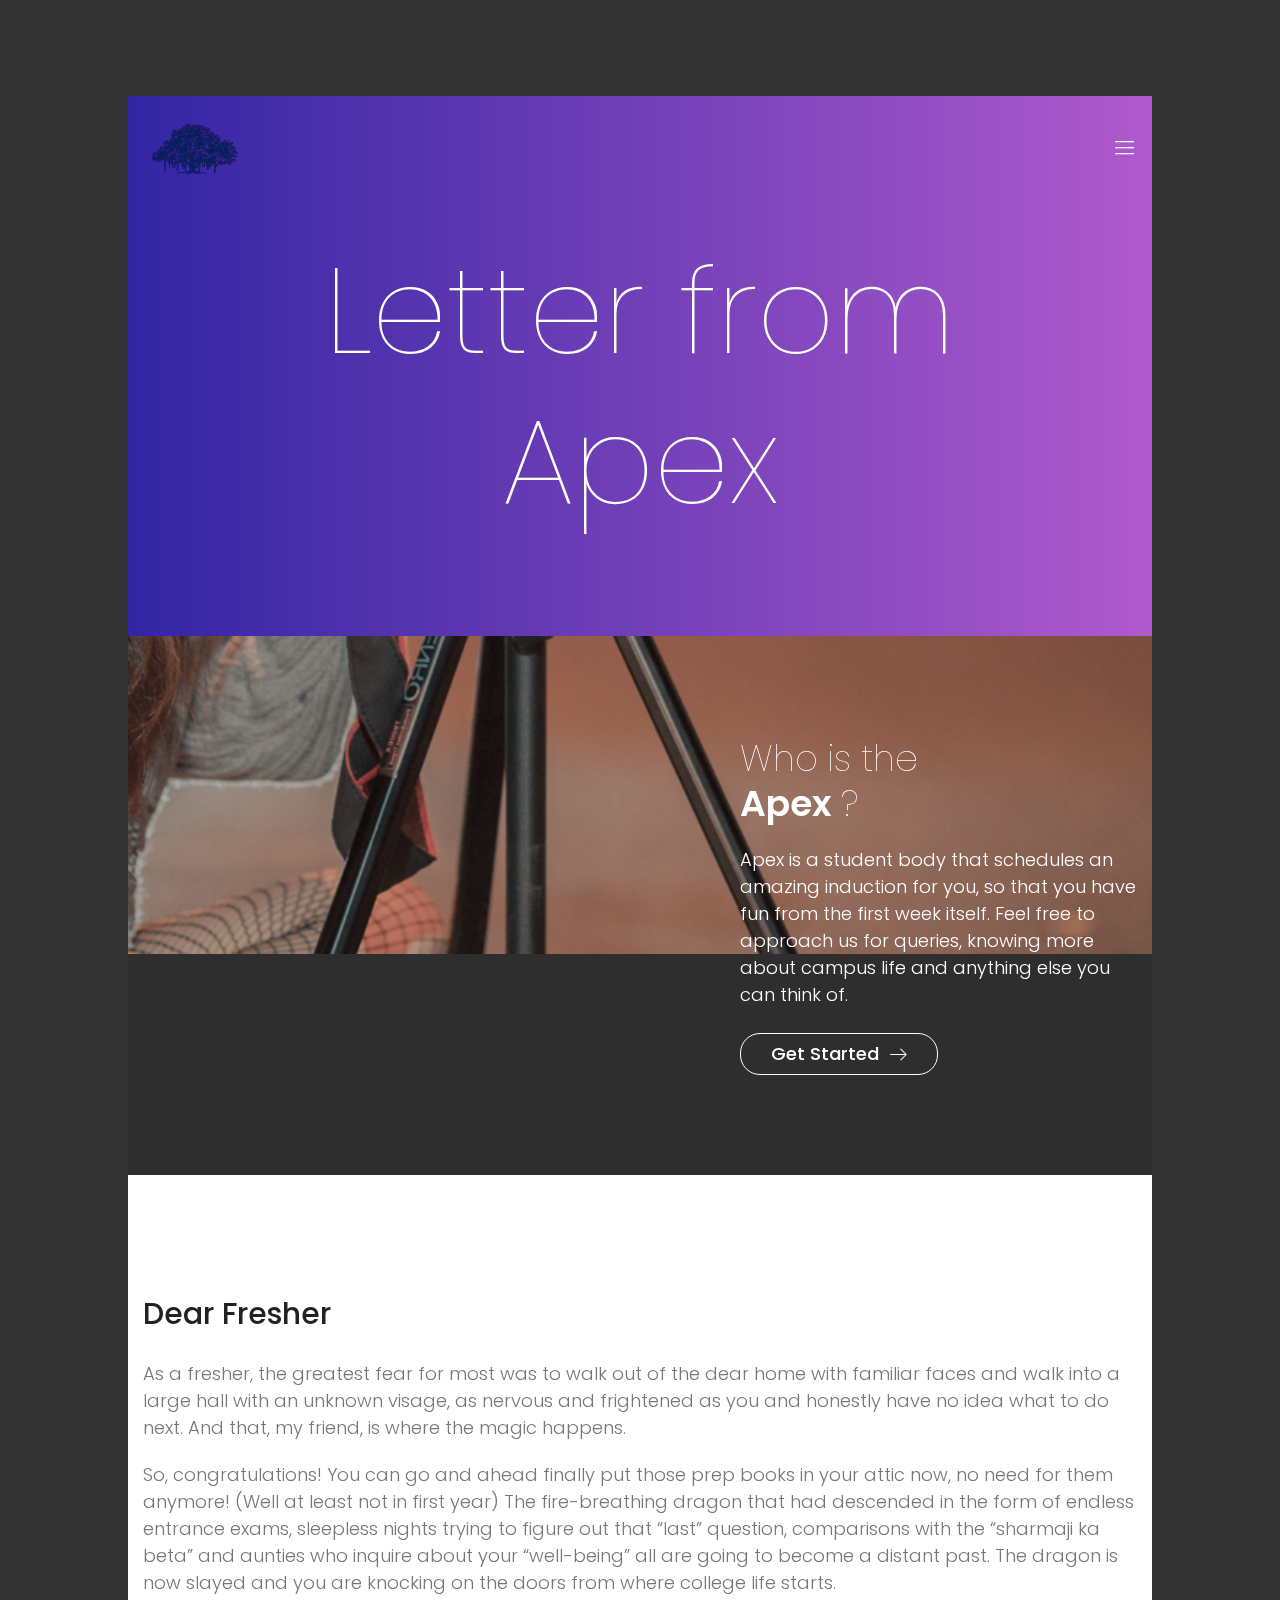
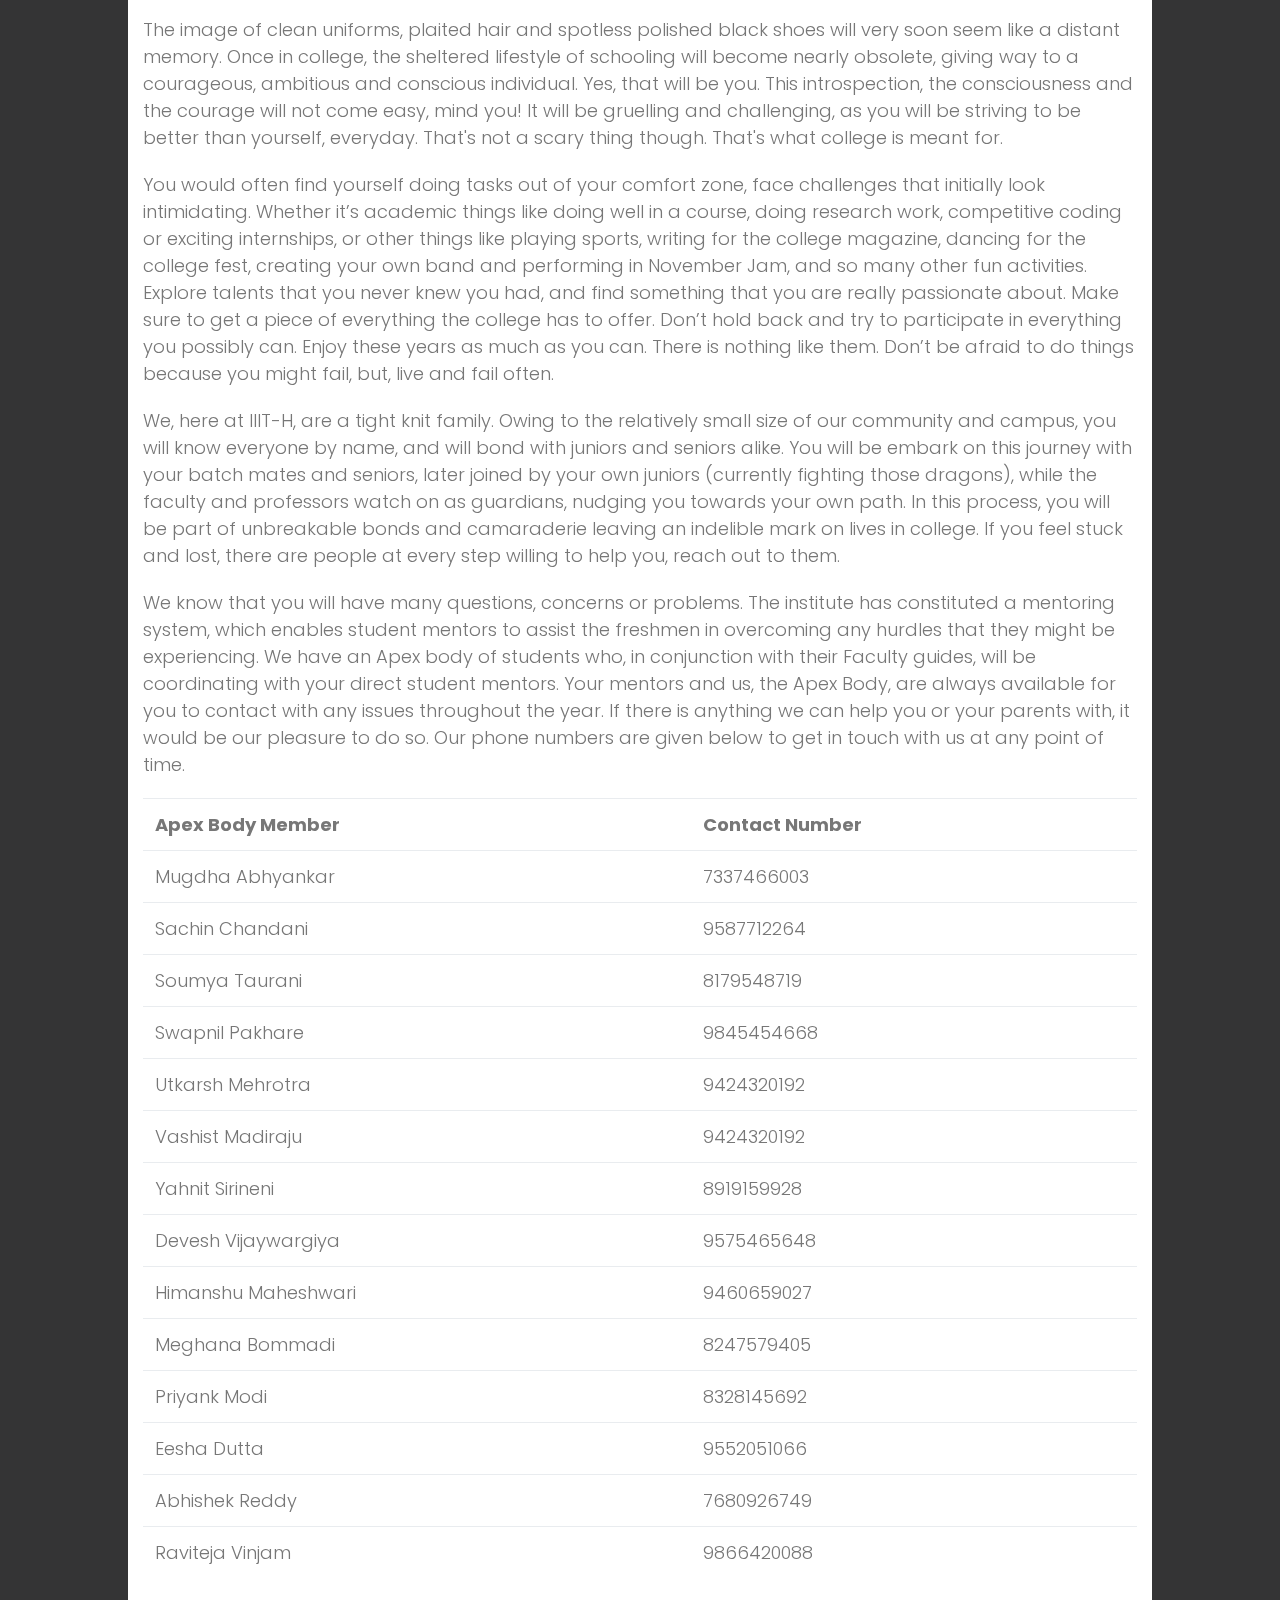
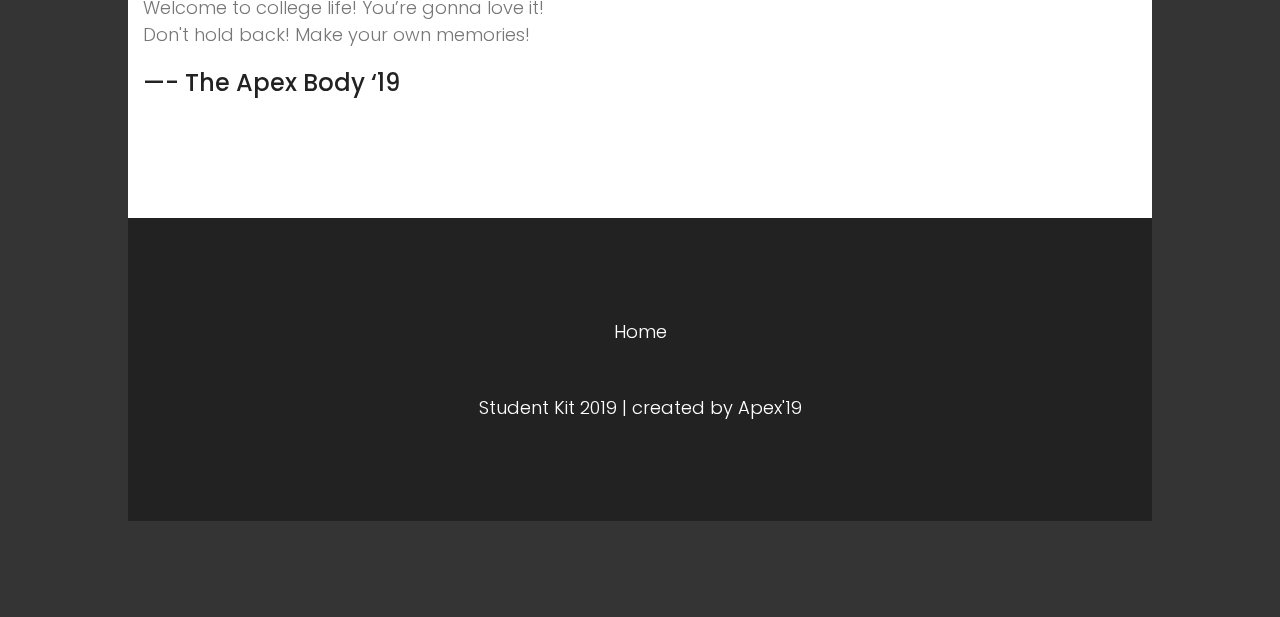
==== apex_letter.html @ eab34bfb "first commit" ====
<!DOCTYPE html>
<html lang="zxx" class="no-js">
<head>
	<!-- Mobile Specific Meta -->
	<meta name="viewport" content="width=device-width, initial-scale=1, shrink-to-fit=no">
	<!-- Favicon-->
	<link rel="shortcut icon" href="img/fav.png">
	<!-- Author Meta -->
	<meta name="author" content="CodePixar">
	<!-- Meta Description -->
	<meta name="description" content="">
	<!-- Meta Keyword -->
	<meta name="keywords" content="">
	<!-- meta character set -->
	<meta charset="UTF-8">
	<!-- Site Title -->
	<title>Student Kit!</title>

	<link href="https://fonts.googleapis.com/css?family=Poppins:100,300,500,600" rel="stylesheet">
		<!--
		CSS
		============================================= -->
		<link rel="stylesheet" href="css/linearicons.css">
		<link rel="stylesheet" href="css/owl.carousel.css">
		<link rel="stylesheet" href="css/font-awesome.min.css">
		<link rel="stylesheet" href="css/nice-select.css">
		<link rel="stylesheet" href="css/magnific-popup.css">
		<link rel="stylesheet" href="css/bootstrap.css">
		<link rel="stylesheet" href="css/main.css">
		<link rel="stylesheet" href="https://cdn.linearicons.com/free/1.0.0/icon-font.min.css">

	</head>
	<body>
		<div class="main-wrapper-first">
			<div class="hero-area genric-banner relative">
				<header>
					<div class="container">
						<div class="header-wrap">
							<div class="header-top d-flex justify-content-between align-items-center">
								<div class="logo">
									<a href="index.html"><img src="img/iiit-logo.png" alt="" width="55%"></a>
								</div>
								<div class="main-menubar d-flex align-items-center">
									<nav class="hide">
										<a href="index.html">Home</a>
									</nav>
									<div class="menu-bar"><span class="lnr lnr-menu"></span></div>
								</div>
							</div>
						</div>
					</div>
				</header>
				<div class="banner-area">
					<div class="overlay overlay-bg"></div>
					<div class="container">
						<div class="row height align-items-center justify-content-center">
							<div class="col-lg-9">
								<div class="banner-content text-center">
									<!-- <h4 class="text-uppercase">your best partner</h4> -->
									<h1>Letter from Apex</h1>
									<!-- <a href="#" class="primary-btn d-inline-flex align-items-center"><span class="mr-10">Get Started</span><span class="lnr lnr-arrow-right"></span></a> -->
								</div>
							</div>
						</div>
					</div>
				</div>
			</div>
		</div>
		<div class="main-wrapper">
            <!-- Start parallux Area -->
            <section class="parallux-area pt-100 pb-100 relative" data-parallax="scroll" data-image-src="img/parallux-bg.jpg">
				<div class="overlay overlay-bg"></div>
				<div class="container">
					<div class="row justify-content-end">
						<div class="col-lg-5 col-md-6 col-sm-12">
							<h2>
								Who is the <br>
								<span>Apex</span> ?
							</h2>
							<p>
								Apex is a student body that schedules an amazing induction for you, so that you have fun from the first week itself. Feel free to approach us for queries, knowing more about campus life and anything else you can think of.
							</p>
							<a onclick = "smoothScroll(document.getElementById('shift'))" class="primary-btn d-inline-flex align-items-center"><span class="mr-10">Get Started</span><span class="lnr lnr-arrow-right"></span></a>
						</div>
					</div>
				</div>
			</section>

			<!-- End parallux Area -->
			<!-- About Generic Start -->
			<section class="about-generic-area">
				<div class="container border-top-generic">
					<div id="shift"></div>
					<div class="row">
						<div class="col-md-12">
							<div class="img-text">
								<!-- <img src="img/a.jpg" alt="" class="img-fluid float-left mr-20 mb-20"> -->
                                <h2>Dear Fresher</h2>
                                <br>
                                <p>As a fresher, the greatest fear for most was to walk out of the dear home with familiar faces and walk into a large hall with an unknown visage, as nervous and frightened as you and honestly have no idea what to do next. And that, my friend, is where the magic happens.</p>
                            
                                <p>So, congratulations! You can go and ahead finally put those prep books in your attic now, no need for them anymore! (Well at least not in first year) The fire-breathing dragon that had descended in the form of endless entrance exams, sleepless nights trying to figure out that “last” question, comparisons with the “sharmaji ka beta”  and aunties who inquire about your “well-being” all are going to become a distant past. The dragon is now slayed and you are knocking on the doors from where college life starts.</p>
                            
                                <p>The image of clean uniforms, plaited hair and spotless polished black shoes will very soon seem like a distant memory. Once in college, the sheltered lifestyle of schooling will become nearly obsolete, giving way to a courageous, ambitious and conscious individual. Yes, that will be you. This introspection, the consciousness and the courage will not come easy, mind you! It will be gruelling and challenging, as you will be striving to be better than yourself, everyday.  That's not a scary thing though. That's what college is meant for.</p>
                            
                                <p>You would often find yourself doing tasks out of your comfort zone, face challenges that initially look intimidating. Whether it’s academic things like doing well in a course, doing research work, competitive coding or exciting internships, or other things like playing sports, writing for the college magazine, dancing for the college fest, creating your own band and performing in November Jam, and so many other fun activities. Explore talents that you never knew you had, and find something that you are really passionate about. Make sure to get a piece of everything the college has to offer. Don’t hold back and try to participate in everything you possibly can. Enjoy these years as much as you can. There is nothing like them.  Don’t be afraid to do things because you might fail,  but, live and fail often.</p>
                            
                                <p>We, here at IIIT-H, are a tight knit family. Owing to the relatively small size of our community and campus, you will know everyone by name, and will bond with juniors and seniors alike. You will be embark on this journey with your batch mates and seniors, later joined by your own juniors (currently fighting those dragons), while the faculty and professors watch on as guardians, nudging you towards your own path. In this process, you will be part of unbreakable bonds and camaraderie leaving an indelible mark on lives in college. If you feel stuck and lost, there are people at every step willing to help you, reach out to them.</p>
                            
                                <p>We know that you will have many questions, concerns or problems. The institute has constituted a mentoring system, which enables student mentors to assist the freshmen in overcoming any hurdles that they might be experiencing. We have an Apex body of students who, in conjunction with their Faculty guides, will be coordinating with your direct student mentors. Your mentors and us, the Apex Body, are always available for you to contact with any issues throughout the year. If there is anything we can help you or your parents with, it would be our pleasure to do so. Our phone numbers are given below to get in touch with us at any point of time.</p>
                            
                            
                                    <table class="table" id="apex">
                                    <tr>
                                        <th>Apex Body Member</th>
                                        <th>Contact Number</th>
                                    </tr>
                                    <tr>
                                        <td>Mugdha Abhyankar</td>
                                        <td>7337466003</td>
                                    </tr>
                                    <tr>
                                        <td>Sachin Chandani</td>
                                        <td>9587712264</td>
                                    </tr>
                                    <tr>
                                        <td>Soumya Taurani</td>
                                        <td>8179548719</td>
                                    </tr>
                                    <tr>
                                        <td>Swapnil Pakhare</td>
                                        <td>9845454668</td>
                                    </tr>
                                    <tr>
                                        <td>Utkarsh Mehrotra</td>
                                        <td>9424320192</td>
                                    </tr>
                                    <tr>
                                        <td>Vashist Madiraju</td>
                                        <td>9424320192</td>
                                    </tr>
                                    <tr>
                                        <td>Yahnit Sirineni</td>
                                        <td>8919159928</td>
                                    </tr>
                                    <tr>
                                        <td>Devesh Vijaywargiya</td>
                                        <td>9575465648</td>
                                    </tr>
                                    <tr>
                                        <td>Himanshu Maheshwari</td>
                                        <td>9460659027</td>
                                    </tr>
                                    <tr>
                                        <td>Meghana Bommadi</td>
                                        <td>8247579405</td>
                                    </tr>
                                    <tr>
                                        <td>Priyank Modi</td>
                                        <td>8328145692</td>
                                    </tr>
                                    <tr>
                                        <td>Eesha Dutta</td>
                                        <td>9552051066</td>
                                    </tr>
                                    <tr>
                                        <td>Abhishek Reddy</td>
                                        <td>7680926749</td>
                                    </tr>
                                    <tr>
                                        <td>Raviteja Vinjam</td>
                                        <td>9866420088</td>
                                    </tr>
                            
                                        </table>
                            
                                    <p>Welcome to college life! You’re gonna love it!<br>
                                     Don't hold back! Make your own memories!<br>
                                    <h3> —- The Apex Body ‘19</h3>
                            
                            </div>
					</div>
				</div>
			</section>
			<!-- End Generic Start -->
			<!-- Start Contact Area -->
			<!-- End  Contact Area -->
			<!-- Start newsletter Area -->
			<!-- Start newsletter Area -->
			<!-- Start footer Area -->
			<footer class="footer-area relative">
				<div class="container">
					<div class="footer-content d-flex flex-column align-items-center">
						<div class="footer-menu">
							<a href="index.html">Home</a>
						</div>
						<!-- Link back to Colorlib can't be removed. Template is licensed under CC BY 3.0. -->
						<div class="copy-right-text">Student Kit 2019 | created by Apex'19</div>
						<!-- Link back to Colorlib can't be removed. Template is licensed under CC BY 3.0. -->
					</div>
				</div>
			</footer>
			<!-- End footer Area -->
		</div>
		<script src="js/vendor/jquery-2.2.4.min.js"></script>
		<script src="https://cdnjs.cloudflare.com/ajax/libs/popper.js/1.11.0/umd/popper.min.js" integrity="sha384-b/U6ypiBEHpOf/4+1nzFpr53nxSS+GLCkfwBdFNTxtclqqenISfwAzpKaMNFNmj4" crossorigin="anonymous"></script>
		<script src="js/vendor/bootstrap.min.js"></script>
		<script src="js/jquery.ajaxchimp.min.js"></script>
		<script src="js/owl.carousel.min.js"></script>
		<script src="js/jquery.nice-select.min.js"></script>
		<script src="js/parallax.min.js"></script>
		<script src="js/jquery.magnific-popup.min.js"></script>
		<script src="js/main.js"></script>
		<script>
				window.smoothScroll = function(target) {
				var scrollContainer = target;
				do { //find scroll container
					scrollContainer = scrollContainer.parentNode;
					if (!scrollContainer) return;
					scrollContainer.scrollTop += 1;
				} while (scrollContainer.scrollTop == 0);
	
				var targetY = 0;
				do { //find the top of target relatively to the container
					if (target == scrollContainer) break;
					targetY += target.offsetTop;
				} while (target = target.offsetParent);
	
				scroll = function(c, a, b, i) {
					i++; if (i > 30) return;
					c.scrollTop = a + (b - a) /30 * i;
					setTimeout(function(){ scroll(c, a, b, i); }, 10);
				}
				// start scrolling
				scroll(scrollContainer, scrollContainer.scrollTop, targetY, 0);
			}
			</script>
	</body>
</html>
---- css/linearicons.css ----
@font-face {
	font-family: 'Linearicons-Free';
	src:url('../fonts/Linearicons-Free.eot?w118d');
	src:url('../fonts/Linearicons-Free.eot?#iefixw118d') format('embedded-opentype'),
		url('../fonts/Linearicons-Free.woff2?w118d') format('woff2'),
		url('../fonts/Linearicons-Free.woff?w118d') format('woff'),
		url('../fonts/Linearicons-Free.ttf?w118d') format('truetype'),
		url('../fonts/Linearicons-Free.svg?w118d#Linearicons-Free') format('svg');
	font-weight: normal;
	font-style: normal;
}

.lnr {
	font-family: 'Linearicons-Free';
	speak: none;
	font-style: normal;
	font-weight: normal;
	font-variant: normal;
	text-transform: none;
	line-height: 1;

	/* Better Font Rendering =========== */
	// -webkit-font-smoothing: antialiased;
	// -moz-osx-font-smoothing: grayscale;
}

.lnr-home:before {
	content: "\e800";
}
.lnr-apartment:before {
	content: "\e801";
}
.lnr-pencil:before {
	content: "\e802";
}
.lnr-magic-wand:before {
	content: "\e803";
}
.lnr-drop:before {
	content: "\e804";
}
.lnr-lighter:before {
	content: "\e805";
}
.lnr-poop:before {
	content: "\e806";
}
.lnr-sun:before {
	content: "\e807";
}
.lnr-moon:before {
	content: "\e808";
}
.lnr-cloud:before {
	content: "\e809";
}
.lnr-cloud-upload:before {
	content: "\e80a";
}
.lnr-cloud-download:before {
	content: "\e80b";
}
.lnr-cloud-sync:before {
	content: "\e80c";
}
.lnr-cloud-check:before {
	content: "\e80d";
}
.lnr-database:before {
	content: "\e80e";
}
.lnr-lock:before {
	content: "\e80f";
}
.lnr-cog:before {
	content: "\e810";
}
.lnr-trash:before {
	content: "\e811";
}
.lnr-dice:before {
	content: "\e812";
}
.lnr-heart:before {
	content: "\e813";
}
.lnr-star:before {
	content: "\e814";
}
.lnr-star-half:before {
	content: "\e815";
}
.lnr-star-empty:before {
	content: "\e816";
}
.lnr-flag:before {
	content: "\e817";
}
.lnr-envelope:before {
	content: "\e818";
}
.lnr-paperclip:before {
	content: "\e819";
}
.lnr-inbox:before {
	content: "\e81a";
}
.lnr-eye:before {
	content: "\e81b";
}
.lnr-printer:before {
	content: "\e81c";
}
.lnr-file-empty:before {
	content: "\e81d";
}
.lnr-file-add:before {
	content: "\e81e";
}
.lnr-enter:before {
	content: "\e81f";
}
.lnr-exit:before {
	content: "\e820";
}
.lnr-graduation-hat:before {
	content: "\e821";
}
.lnr-license:before {
	content: "\e822";
}
.lnr-music-note:before {
	content: "\e823";
}
.lnr-film-play:before {
	content: "\e824";
}
.lnr-camera-video:before {
	content: "\e825";
}
.lnr-camera:before {
	content: "\e826";
}
.lnr-picture:before {
	content: "\e827";
}
.lnr-book:before {
	content: "\e828";
}
.lnr-bookmark:before {
	content: "\e829";
}
.lnr-user:before {
	content: "\e82a";
}
.lnr-users:before {
	content: "\e82b";
}
.lnr-shirt:before {
	content: "\e82c";
}
.lnr-store:before {
	content: "\e82d";
}
.lnr-cart:before {
	content: "\e82e";
}
.lnr-tag:before {
	content: "\e82f";
}
.lnr-phone-handset:before {
	content: "\e830";
}
.lnr-phone:before {
	content: "\e831";
}
.lnr-pushpin:before {
	content: "\e832";
}
.lnr-map-marker:before {
	content: "\e833";
}
.lnr-map:before {
	content: "\e834";
}
.lnr-location:before {
	content: "\e835";
}
.lnr-calendar-full:before {
	content: "\e836";
}
.lnr-keyboard:before {
	content: "\e837";
}
.lnr-spell-check:before {
	content: "\e838";
}
.lnr-screen:before {
	content: "\e839";
}
.lnr-smartphone:before {
	content: "\e83a";
}
.lnr-tablet:before {
	content: "\e83b";
}
.lnr-laptop:before {
	content: "\e83c";
}
.lnr-laptop-phone:before {
	content: "\e83d";
}
.lnr-power-switch:before {
	content: "\e83e";
}
.lnr-bubble:before {
	content: "\e83f";
}
.lnr-heart-pulse:before {
	content: "\e840";
}
.lnr-construction:before {
	content: "\e841";
}
.lnr-pie-chart:before {
	content: "\e842";
}
.lnr-chart-bars:before {
	content: "\e843";
}
.lnr-gift:before {
	content: "\e844";
}
.lnr-diamond:before {
	content: "\e845";
}
.lnr-linearicons:before {
	content: "\e846";
}
.lnr-dinner:before {
	content: "\e847";
}
.lnr-coffee-cup:before {
	content: "\e848";
}
.lnr-leaf:before {
	content: "\e849";
}
.lnr-paw:before {
	content: "\e84a";
}
.lnr-rocket:before {
	content: "\e84b";
}
.lnr-briefcase:before {
	content: "\e84c";
}
.lnr-bus:before {
	content: "\e84d";
}
.lnr-car:before {
	content: "\e84e";
}
.lnr-train:before {
	content: "\e84f";
}
.lnr-bicycle:before {
	content: "\e850";
}
.lnr-wheelchair:before {
	content: "\e851";
}
.lnr-select:before {
	content: "\e852";
}
.lnr-earth:before {
	content: "\e853";
}
.lnr-smile:before {
	content: "\e854";
}
.lnr-sad:before {
	content: "\e855";
}
.lnr-neutral:before {
	content: "\e856";
}
.lnr-mustache:before {
	content: "\e857";
}
.lnr-alarm:before {
	content: "\e858";
}
.lnr-bullhorn:before {
	content: "\e859";
}
.lnr-volume-high:before {
	content: "\e85a";
}
.lnr-volume-medium:before {
	content: "\e85b";
}
.lnr-volume-low:before {
	content: "\e85c";
}
.lnr-volume:before {
	content: "\e85d";
}
.lnr-mic:before {
	content: "\e85e";
}
.lnr-hourglass:before {
	content: "\e85f";
}
.lnr-undo:before {
	content: "\e860";
}
.lnr-redo:before {
	content: "\e861";
}
.lnr-sync:before {
	content: "\e862";
}
.lnr-history:before {
	content: "\e863";
}
.lnr-clock:before {
	content: "\e864";
}
.lnr-download:before {
	content: "\e865";
}
.lnr-upload:before {
	content: "\e866";
}
.lnr-enter-down:before {
	content: "\e867";
}
.lnr-exit-up:before {
	content: "\e868";
}
.lnr-bug:before {
	content: "\e869";
}
.lnr-code:before {
	content: "\e86a";
}
.lnr-link:before {
	content: "\e86b";
}
.lnr-unlink:before {
	content: "\e86c";
}
.lnr-thumbs-up:before {
	content: "\e86d";
}
.lnr-thumbs-down:before {
	content: "\e86e";
}
.lnr-magnifier:before {
	content: "\e86f";
}
.lnr-cross:before {
	content: "\e870";
}
.lnr-menu:before {
	content: "\e871";
}
.lnr-list:before {
	content: "\e872";
}
.lnr-chevron-up:before {
	content: "\e873";
}
.lnr-chevron-down:before {
	content: "\e874";
}
.lnr-chevron-left:before {
	content: "\e875";
}
.lnr-chevron-right:before {
	content: "\e876";
}
.lnr-arrow-up:before {
	content: "\e877";
}
.lnr-arrow-down:before {
	content: "\e878";
}
.lnr-arrow-left:before {
	content: "\e879";
}
.lnr-arrow-right:before {
	content: "\e87a";
}
.lnr-move:before {
	content: "\e87b";
}
.lnr-warning:before {
	content: "\e87c";
}
.lnr-question-circle:before {
	content: "\e87d";
}
.lnr-menu-circle:before {
	content: "\e87e";
}
.lnr-checkmark-circle:before {
	content: "\e87f";
}
.lnr-cross-circle:before {
	content: "\e880";
}
.lnr-plus-circle:before {
	content: "\e881";
}
.lnr-circle-minus:before {
	content: "\e882";
}
.lnr-arrow-up-circle:before {
	content: "\e883";
}
.lnr-arrow-down-circle:before {
	content: "\e884";
}
.lnr-arrow-left-circle:before {
	content: "\e885";
}
.lnr-arrow-right-circle:before {
	content: "\e886";
}
.lnr-chevron-up-circle:before {
	content: "\e887";
}
.lnr-chevron-down-circle:before {
	content: "\e888";
}
.lnr-chevron-left-circle:before {
	content: "\e889";
}
.lnr-chevron-right-circle:before {
	content: "\e88a";
}
.lnr-crop:before {
	content: "\e88b";
}
.lnr-frame-expand:before {
	content: "\e88c";
}
.lnr-frame-contract:before {
	content: "\e88d";
}
.lnr-layers:before {
	content: "\e88e";
}
.lnr-funnel:before {
	content: "\e88f";
}
.lnr-text-format:before {
	content: "\e890";
}
.lnr-text-format-remove:before {
	content: "\e891";
}
.lnr-text-size:before {
	content: "\e892";
}
.lnr-bold:before {
	content: "\e893";
}
.lnr-italic:before {
	content: "\e894";
}
.lnr-underline:before {
	content: "\e895";
}
.lnr-strikethrough:before {
	content: "\e896";
}
.lnr-highlight:before {
	content: "\e897";
}
.lnr-text-align-left:before {
	content: "\e898";
}
.lnr-text-align-center:before {
	content: "\e899";
}
.lnr-text-align-right:before {
	content: "\e89a";
}
.lnr-text-align-justify:before {
	content: "\e89b";
}
.lnr-line-spacing:before {
	content: "\e89c";
}
.lnr-indent-increase:before {
	content: "\e89d";
}
.lnr-indent-decrease:before {
	content: "\e89e";
}
.lnr-pilcrow:before {
	content: "\e89f";
}
.lnr-direction-ltr:before {
	content: "\e8a0";
}
.lnr-direction-rtl:before {
	content: "\e8a1";
}
.lnr-page-break:before {
	content: "\e8a2";
}
.lnr-sort-alpha-asc:before {
	content: "\e8a3";
}
.lnr-sort-amount-asc:before {
	content: "\e8a4";
}
.lnr-hand:before {
	content: "\e8a5";
}
.lnr-pointer-up:before {
	content: "\e8a6";
}
.lnr-pointer-right:before {
	content: "\e8a7";
}
.lnr-pointer-down:before {
	content: "\e8a8";
}
.lnr-pointer-left:before {
	content: "\e8a9";
}
---- css/nice-select.css ----
.nice-select {
  -webkit-tap-highlight-color: transparent;
  background-color: #fff;
  border-radius: 5px;
  border: solid 1px #e8e8e8;
  box-sizing: border-box;
  clear: both;
  cursor: pointer;
  display: block;
  float: left;
  font-family: inherit;
  font-size: 14px;
  font-weight: normal;
  height: 42px;
  line-height: 40px;
  outline: none;
  padding-left: 18px;
  padding-right: 30px;
  position: relative;
  text-align: left !important;
  -webkit-transition: all 0.2s ease-in-out;
  transition: all 0.2s ease-in-out;
  -webkit-user-select: none;
     -moz-user-select: none;
      -ms-user-select: none;
          user-select: none;
  white-space: nowrap;
  width: auto; }
  .nice-select:hover {
    border-color: #dbdbdb; }
  .nice-select:active, .nice-select.open, .nice-select:focus {
    border-color: #999; }
  .nice-select:after {
    border-bottom: 2px solid #999;
    border-right: 2px solid #999;
    content: '';
    display: block;
    height: 5px;
    margin-top: -4px;
    pointer-events: none;
    position: absolute;
    right: 12px;
    top: 50%;
    -webkit-transform-origin: 66% 66%;
        -ms-transform-origin: 66% 66%;
            transform-origin: 66% 66%;
    -webkit-transform: rotate(45deg);
        -ms-transform: rotate(45deg);
            transform: rotate(45deg);
    -webkit-transition: all 0.15s ease-in-out;
    transition: all 0.15s ease-in-out;
    width: 5px; }
  .nice-select.open:after {
    -webkit-transform: rotate(-135deg);
        -ms-transform: rotate(-135deg);
            transform: rotate(-135deg); }
  .nice-select.open .list {
    opacity: 1;
    pointer-events: auto;
    -webkit-transform: scale(1) translateY(0);
        -ms-transform: scale(1) translateY(0);
            transform: scale(1) translateY(0); }
  .nice-select.disabled {
    border-color: #ededed;
    color: #999;
    pointer-events: none; }
    .nice-select.disabled:after {
      border-color: #cccccc; }
  .nice-select.wide {
    width: 100%; }
    .nice-select.wide .list {
      left: 0 !important;
      right: 0 !important; }
  .nice-select.right {
    float: right; }
    .nice-select.right .list {
      left: auto;
      right: 0; }
  .nice-select.small {
    font-size: 12px;
    height: 36px;
    line-height: 34px; }
    .nice-select.small:after {
      height: 4px;
      width: 4px; }
    .nice-select.small .option {
      line-height: 34px;
      min-height: 34px; }
  .nice-select .list {
    background-color: #fff;
    border-radius: 5px;
    box-shadow: 0 0 0 1px rgba(68, 68, 68, 0.11);
    box-sizing: border-box;
    margin-top: 4px;
    opacity: 0;
    overflow: hidden;
    padding: 0;
    pointer-events: none;
    position: absolute;
    top: 100%;
    left: 0;
    -webkit-transform-origin: 50% 0;
        -ms-transform-origin: 50% 0;
            transform-origin: 50% 0;
    -webkit-transform: scale(0.75) translateY(-21px);
        -ms-transform: scale(0.75) translateY(-21px);
            transform: scale(0.75) translateY(-21px);
    -webkit-transition: all 0.2s cubic-bezier(0.5, 0, 0, 1.25), opacity 0.15s ease-out;
    transition: all 0.2s cubic-bezier(0.5, 0, 0, 1.25), opacity 0.15s ease-out;
    z-index: 9; }
    .nice-select .list:hover .option:not(:hover) {
      background-color: transparent !important; }
  .nice-select .option {
    cursor: pointer;
    font-weight: 400;
    line-height: 40px;
    list-style: none;
    min-height: 40px;
    outline: none;
    padding-left: 18px;
    padding-right: 29px;
    text-align: left;
    -webkit-transition: all 0.2s;
    transition: all 0.2s; }
    .nice-select .option:hover, .nice-select .option.focus, .nice-select .option.selected.focus {
      background-color: #f6f6f6; }
    .nice-select .option.selected {
      font-weight: bold; }
    .nice-select .option.disabled {
      background-color: transparent;
      color: #999;
      cursor: default; }

.no-csspointerevents .nice-select .list {
  display: none; }

.no-csspointerevents .nice-select.open .list {
  display: block; }
---- css/main.css ----
/*--------------------------- Color variations ----------------------*/
/* Medium Layout: 1280px */
/* Tablet Layout: 768px */
/* Mobile Layout: 320px */
/* Wide Mobile Layout: 480px */
/* =================================== */
/*  Basic Style 
/* =================================== */
::-webkit-input-placeholder {
  /* WebKit, Blink, Edge */
  color: #777777;
  font-weight: 300;
}

:-moz-placeholder {
  /* Mozilla Firefox 4 to 18 */
  color: #777777;
  opacity: 1;
  font-weight: 300;
}

::-moz-placeholder {
  /* Mozilla Firefox 19+ */
  color: #777777;
  opacity: 1;
  font-weight: 300;
}

:-ms-input-placeholder {
  /* Internet Explorer 10-11 */
  color: #777777;
  font-weight: 300;
}

::-ms-input-placeholder {
  /* Microsoft Edge */
  color: #777777;
  font-weight: 300;
}

body {
  color: #777777;
  font-family: "Poppins", sans-serif;
  font-size: 18px;
  font-weight: 300;
  line-height: 1.5em;
  position: relative;
}

ol, ul {
  margin: 0;
  padding: 0;
  list-style: none;
}

select {
  display: block;
}

figure {
  margin: 0;
}

a {
  -webkit-transition: all 0.3s ease 0s;
  -moz-transition: all 0.3s ease 0s;
  -o-transition: all 0.3s ease 0s;
  transition: all 0.3s ease 0s;
}

a:hover {
  color: #212122;
}

iframe {
  border: 0;
}

a, a:focus, a:hover {
  text-decoration: none;
  outline: 0;
}

.btn.active.focus,
.btn.active:focus,
.btn.focus,
.btn.focus:active,
.btn:active:focus,
.btn:focus {
  text-decoration: none;
  outline: 0;
}

.card-panel {
  margin: 0;
  padding: 60px;
}

/**
 *  Typography
 *
 **/
.btn i, .btn-large i, .btn-floating i, .btn-large i, .btn-flat i {
  font-size: 1em;
  line-height: inherit;
}

.gray-bg {
  background: #f9f9ff;
}

h1, h2, h3,
h4, h5, h6 {
  font-family: "Poppins", sans-serif;
  color: #222222;
  line-height: 1.25em !important;
  margin-bottom: 0;
  margin-top: 0;
  font-weight: 500;
}

.h1, .h2, .h3,
.h4, .h5, .h6 {
  margin-bottom: 0;
  margin-top: 0;
  font-family: "Poppins", sans-serif;
  font-weight: 600;
  color: #222222;
}

h1, .h1 {
  font-size: 36px;
}

h2, .h2 {
  font-size: 30px;
}

h3, .h3 {
  font-size: 24px;
}

h4, .h4 {
  font-size: 18px;
}

h5, .h5 {
  font-size: 16px;
}

h6, .h6 {
  font-size: 14px;
  color: #222222;
}

td, th {
  border-radius: 0px;
}

/**
 * For modern browsers
 * 1. The space content is one way to avoid an Opera bug when the
 *    contenteditable attribute is included anywhere else in the document.
 *    Otherwise it causes space to appear at the top and bottom of elements
 *    that are clearfixed.
 * 2. The use of `table` rather than `block` is only necessary if using
 *    `:before` to contain the top-margins of child elements.
 */
.clear::before, .clear::after {
  content: " ";
  display: table;
}

.clear::after {
  clear: both;
}

.fz-11 {
  font-size: 11px;
}

.fz-12 {
  font-size: 12px;
}

.fz-13 {
  font-size: 13px;
}

.fz-14 {
  font-size: 14px;
}

.fz-15 {
  font-size: 15px;
}

.fz-16 {
  font-size: 16px;
}

.fz-18 {
  font-size: 18px;
}

.fz-30 {
  font-size: 30px;
}

.fz-48 {
  font-size: 48px !important;
}

.fw100 {
  font-weight: 100;
}

.fw300 {
  font-weight: 300;
}

.fw400 {
  font-weight: 400 !important;
}

.fw500 {
  font-weight: 500;
}

.f700 {
  font-weight: 700;
}

.fsi {
  font-style: italic;
}

.mt-10 {
  margin-top: 10px;
}

.mt-15 {
  margin-top: 15px;
}

.mt-20 {
  margin-top: 20px;
}

.mt-25 {
  margin-top: 25px;
}

.mt-30 {
  margin-top: 30px;
}

.mt-35 {
  margin-top: 35px;
}

.mt-40 {
  margin-top: 40px;
}

.mt-50 {
  margin-top: 50px;
}

.mt-60 {
  margin-top: 60px;
}

.mt-70 {
  margin-top: 70px;
}

.mt-80 {
  margin-top: 80px;
}

.mt-100 {
  margin-top: 100px;
}

.mt-120 {
  margin-top: 120px;
}

.mt-150 {
  margin-top: 150px;
}

.ml-0 {
  margin-left: 0 !important;
}

.ml-5 {
  margin-left: 5px !important;
}

.ml-10 {
  margin-left: 10px;
}

.ml-15 {
  margin-left: 15px;
}

.ml-20 {
  margin-left: 20px;
}

.ml-30 {
  margin-left: 30px;
}

.ml-50 {
  margin-left: 50px;
}

.mr-0 {
  margin-right: 0 !important;
}

.mr-5 {
  margin-right: 5px !important;
}

.mr-15 {
  margin-right: 15px;
}

.mr-10 {
  margin-right: 10px;
}

.mr-20 {
  margin-right: 20px;
}

.mr-30 {
  margin-right: 30px;
}

.mr-50 {
  margin-right: 50px;
}

.mb-0 {
  margin-bottom: 0px;
}

.mb-0-i {
  margin-bottom: 0px !important;
}

.mb-5 {
  margin-bottom: 5px;
}

.mb-10 {
  margin-bottom: 10px;
}

.mb-15 {
  margin-bottom: 15px;
}

.mb-20 {
  margin-bottom: 20px;
}

.mb-25 {
  margin-bottom: 25px;
}

.mb-30 {
  margin-bottom: 30px;
}

.mb-40 {
  margin-bottom: 40px;
}

.mb-50 {
  margin-bottom: 50px;
}

.mb-60 {
  margin-bottom: 60px;
}

.mb-70 {
  margin-bottom: 70px;
}

.mb-80 {
  margin-bottom: 80px;
}

.mb-90 {
  margin-bottom: 90px;
}

.mb-100 {
  margin-bottom: 100px;
}

.pt-0 {
  padding-top: 0px;
}

.pt-10 {
  padding-top: 10px;
}

.pt-15 {
  padding-top: 15px;
}

.pt-20 {
  padding-top: 20px;
}

.pt-25 {
  padding-top: 25px;
}

.pt-30 {
  padding-top: 30px;
}

.pt-40 {
  padding-top: 40px;
}

.pt-50 {
  padding-top: 50px;
}

.pt-60 {
  padding-top: 60px;
}

.pt-70 {
  padding-top: 70px;
}

.pt-80 {
  padding-top: 80px;
}

.pt-90 {
  padding-top: 90px;
}

.pt-100 {
  padding-top: 100px;
}

.pt-150 {
  padding-top: 150px;
}

.pb-0 {
  padding-bottom: 0px;
}

.pb-10 {
  padding-bottom: 10px;
}

.pb-15 {
  padding-bottom: 15px;
}

.pb-20 {
  padding-bottom: 20px;
}

.pb-25 {
  padding-bottom: 25px;
}

.pb-30 {
  padding-bottom: 30px;
}

.pb-40 {
  padding-bottom: 40px;
}

.pb-50 {
  padding-bottom: 50px;
}

.pb-60 {
  padding-bottom: 60px;
}

.pb-70 {
  padding-bottom: 70px;
}

.pb-80 {
  padding-bottom: 80px;
}

.pb-90 {
  padding-bottom: 90px;
}

.pb-100 {
  padding-bottom: 100px;
}

.pb-150 {
  padding-bottom: 150px;
}

.pr-30 {
  padding-right: 30px;
}

.pl-30 {
  padding-left: 30px;
}

.p-40 {
  padding: 40px;
}

.float-left {
  float: left;
}

.float-right {
  float: right;
}

.text-italic {
  font-style: italic;
}

.text-white {
  color: #fff;
}

.text-black {
  color: #222 !important;
}

.transition {
  -webkit-transition: all 0.3s ease 0s;
  -moz-transition: all 0.3s ease 0s;
  -o-transition: all 0.3s ease 0s;
  transition: all 0.3s ease 0s;
}

.section-full {
  padding: 100px 0;
}

.section-half {
  padding: 75px 0;
}

.flex {
  display: -webkit-box;
  display: -webkit-flex;
  display: -moz-flex;
  display: -ms-flexbox;
  display: flex;
}

.inline-flex {
  display: -webkit-inline-box;
  display: -webkit-inline-flex;
  display: -moz-inline-flex;
  display: -ms-inline-flexbox;
  display: inline-flex;
}

.flex-grow {
  -webkit-box-flex: 1;
  -webkit-flex-grow: 1;
  -moz-flex-grow: 1;
  -ms-flex-positive: 1;
  flex-grow: 1;
}

.flex-wrap {
  -webkit-flex-wrap: wrap;
  -moz-flex-wrap: wrap;
  -ms-flex-wrap: wrap;
  flex-wrap: wrap;
}

.flex-left {
  -webkit-box-pack: start;
  -ms-flex-pack: start;
  -webkit-justify-content: flex-start;
  -moz-justify-content: flex-start;
  justify-content: flex-start;
}

.flex-middle {
  -webkit-box-align: center;
  -ms-flex-align: center;
  -webkit-align-items: center;
  -moz-align-items: center;
  align-items: center;
}

.flex-right {
  -webkit-box-pack: end;
  -ms-flex-pack: end;
  -webkit-justify-content: flex-end;
  -moz-justify-content: flex-end;
  justify-content: flex-end;
}

.flex-top {
  -webkit-align-self: flex-start;
  -moz-align-self: flex-start;
  -ms-flex-item-align: start;
  align-self: flex-start;
}

.flex-center {
  -webkit-box-pack: center;
  -ms-flex-pack: center;
  -webkit-justify-content: center;
  -moz-justify-content: center;
  justify-content: center;
}

.flex-bottom {
  -webkit-align-self: flex-end;
  -moz-align-self: flex-end;
  -ms-flex-item-align: end;
  align-self: flex-end;
}

.space-between {
  -webkit-box-pack: justify;
  -ms-flex-pack: justify;
  -webkit-justify-content: space-between;
  -moz-justify-content: space-between;
  justify-content: space-between;
}

.space-around {
  -ms-flex-pack: distribute;
  -webkit-justify-content: space-around;
  -moz-justify-content: space-around;
  justify-content: space-around;
}

.flex-column {
  -webkit-box-direction: normal;
  -webkit-box-orient: vertical;
  -webkit-flex-direction: column;
  -moz-flex-direction: column;
  -ms-flex-direction: column;
  flex-direction: column;
}

.flex-cell {
  display: -webkit-box;
  display: -webkit-flex;
  display: -moz-flex;
  display: -ms-flexbox;
  display: flex;
  -webkit-box-flex: 1;
  -webkit-flex-grow: 1;
  -moz-flex-grow: 1;
  -ms-flex-positive: 1;
  flex-grow: 1;
}

.display-table {
  display: table;
}

.light {
  color: #fff;
}

.dark {
  color: #000;
}

.relative {
  position: relative;
}

.overflow-hidden {
  overflow: hidden;
}

.overlay {
  position: absolute;
  left: 0;
  right: 0;
  top: 0;
  bottom: 0;
}

.container.fullwidth {
  width: 100%;
}

.container.no-padding {
  padding-left: 0;
  padding-right: 0;
}

.no-padding {
  padding: 0;
}

.section-bg {
  background: #f9fafc;
}

@media (max-width: 767px) {
  .no-flex-xs {
    display: block !important;
  }
}

.row.no-margin {
  margin-left: 0;
  margin-right: 0;
}

.sample-text-area {
  background: #fff;
  padding: 100px 0 70px 0;
}

.text-heading {
  margin-bottom: 30px;
  font-size: 24px;
}

b, i, sup, sub, u, del {
  color: #6cbb23;
}

h1 {
  font-size: 36px;
}

h2 {
  font-size: 30px;
}

h3 {
  font-size: 24px;
}

h4 {
  font-size: 18px;
}

h5 {
  font-size: 16px;
}

h6 {
  font-size: 14px;
}

h1, h2, h3, h4, h5, h6 {
  line-height: 1.5em;
}

.typography h1, .typography h2, .typography h3, .typography h4, .typography h5, .typography h6 {
  color: #777777;
}

.button-area {
  background: #fff;
}

.button-area .border-top-generic {
  padding: 70px 15px;
  border-top: 1px dotted #eee;
}

.button-group-area .genric-btn {
  margin-right: 10px;
  margin-top: 10px;
}

.button-group-area .genric-btn:last-child {
  margin-right: 0;
}

.genric-btn {
  display: inline-block;
  outline: none;
  line-height: 40px;
  padding: 0 30px;
  font-size: 1em;
  text-align: center;
  text-decoration: none;
  font-weight: 500;
  cursor: pointer;
  -webkit-transition: all 0.3s ease 0s;
  -moz-transition: all 0.3s ease 0s;
  -o-transition: all 0.3s ease 0s;
  transition: all 0.3s ease 0s;
}

.genric-btn:focus {
  outline: none;
}

.genric-btn.e-large {
  padding: 0 40px;
  line-height: 50px;
}

.genric-btn.large {
  line-height: 45px;
}

.genric-btn.medium {
  line-height: 30px;
}

.genric-btn.small {
  line-height: 25px;
}

.genric-btn.radius {
  border-radius: 3px;
}

.genric-btn.circle {
  border-radius: 20px;
}

.genric-btn.arrow {
  display: -webkit-inline-box;
  display: -ms-inline-flexbox;
  display: inline-flex;
  -webkit-box-align: center;
  -ms-flex-align: center;
  align-items: center;
}

.genric-btn.arrow span {
  margin-left: 10px;
}

.genric-btn.default {
  color: #222222;
  background: #f9f9ff;
  border: 1px solid transparent;
}

.genric-btn.default:hover {
  border: 1px solid #f9f9ff;
  background: #fff;
}

.genric-btn.default-border {
  border: 1px solid #f9f9ff;
  background: #fff;
}

.genric-btn.default-border:hover {
  color: #222222;
  background: #f9f9ff;
  border: 1px solid transparent;
}

.genric-btn.primary {
  color: #fff;
  background: #6cbb23;
  border: 1px solid transparent;
}

.genric-btn.primary:hover {
  color: #6cbb23;
  border: 1px solid #6cbb23;
  background: #fff;
}

.genric-btn.primary-border {
  color: #6cbb23;
  border: 1px solid #6cbb23;
  background: #fff;
}

.genric-btn.primary-border:hover {
  color: #fff;
  background: #6cbb23;
  border: 1px solid transparent;
}

.genric-btn.success {
  color: #fff;
  background: #4cd3e3;
  border: 1px solid transparent;
}

.genric-btn.success:hover {
  color: #4cd3e3;
  border: 1px solid #4cd3e3;
  background: #fff;
}

.genric-btn.success-border {
  color: #4cd3e3;
  border: 1px solid #4cd3e3;
  background: #fff;
}

.genric-btn.success-border:hover {
  color: #fff;
  background: #4cd3e3;
  border: 1px solid transparent;
}

.genric-btn.info {
  color: #fff;
  background: #38a4ff;
  border: 1px solid transparent;
}

.genric-btn.info:hover {
  color: #38a4ff;
  border: 1px solid #38a4ff;
  background: #fff;
}

.genric-btn.info-border {
  color: #38a4ff;
  border: 1px solid #38a4ff;
  background: #fff;
}

.genric-btn.info-border:hover {
  color: #fff;
  background: #38a4ff;
  border: 1px solid transparent;
}

.genric-btn.warning {
  color: #fff;
  background: #f4e700;
  border: 1px solid transparent;
}

.genric-btn.warning:hover {
  color: #f4e700;
  border: 1px solid #f4e700;
  background: #fff;
}

.genric-btn.warning-border {
  color: #f4e700;
  border: 1px solid #f4e700;
  background: #fff;
}

.genric-btn.warning-border:hover {
  color: #fff;
  background: #f4e700;
  border: 1px solid transparent;
}

.genric-btn.danger {
  color: #fff;
  background: #f44a40;
  border: 1px solid transparent;
}

.genric-btn.danger:hover {
  color: #f44a40;
  border: 1px solid #f44a40;
  background: #fff;
}

.genric-btn.danger-border {
  color: #f44a40;
  border: 1px solid #f44a40;
  background: #fff;
}

.genric-btn.danger-border:hover {
  color: #fff;
  background: #f44a40;
  border: 1px solid transparent;
}

.genric-btn.link {
  color: #222222;
  background: #f9f9ff;
  text-decoration: underline;
  border: 1px solid transparent;
}

.genric-btn.link:hover {
  color: #222222;
  border: 1px solid #f9f9ff;
  background: #fff;
}

.genric-btn.link-border {
  color: #222222;
  border: 1px solid #f9f9ff;
  background: #fff;
  text-decoration: underline;
}

.genric-btn.link-border:hover {
  color: #222222;
  background: #f9f9ff;
  border: 1px solid transparent;
}

.genric-btn.disable {
  color: #222222, 0.3;
  background: #f9f9ff;
  border: 1px solid transparent;
  cursor: not-allowed;
}

.generic-blockquote {
  padding: 30px 50px 30px 30px;
  background: #f9f9ff;
  border-left: 2px solid #6cbb23;
}

.progress-table-wrap {
  overflow-x: scroll;
}

.progress-table {
  background: #f9f9ff;
  padding: 15px 0px 30px 0px;
  min-width: 800px;
}

.progress-table .serial {
  width: 11.83%;
  padding-left: 30px;
}

.progress-table .country {
  width: 28.07%;
}

.progress-table .visit {
  width: 19.74%;
}

.progress-table .percentage {
  width: 40.36%;
  padding-right: 50px;
}

.progress-table .table-head {
  display: flex;
}

.progress-table .table-head .serial, .progress-table .table-head .country, .progress-table .table-head .visit, .progress-table .table-head .percentage {
  color: #222222;
  line-height: 40px;
  text-transform: uppercase;
  font-weight: 500;
}

.progress-table .table-row {
  padding: 15px 0;
  border-top: 1px solid #edf3fd;
  display: flex;
}

.progress-table .table-row .serial, .progress-table .table-row .country, .progress-table .table-row .visit, .progress-table .table-row .percentage {
  display: flex;
  align-items: center;
}

.progress-table .table-row .country img {
  margin-right: 15px;
}

.progress-table .table-row .percentage .progress {
  width: 80%;
  border-radius: 0px;
  background: transparent;
}

.progress-table .table-row .percentage .progress .progress-bar {
  height: 5px;
  line-height: 5px;
}

.progress-table .table-row .percentage .progress .progress-bar.color-1 {
  background-color: #6382e6;
}

.progress-table .table-row .percentage .progress .progress-bar.color-2 {
  background-color: #e66686;
}

.progress-table .table-row .percentage .progress .progress-bar.color-3 {
  background-color: #f09359;
}

.progress-table .table-row .percentage .progress .progress-bar.color-4 {
  background-color: #73fbaf;
}

.progress-table .table-row .percentage .progress .progress-bar.color-5 {
  background-color: #73fbaf;
}

.progress-table .table-row .percentage .progress .progress-bar.color-6 {
  background-color: #6382e6;
}

.progress-table .table-row .percentage .progress .progress-bar.color-7 {
  background-color: #a367e7;
}

.progress-table .table-row .percentage .progress .progress-bar.color-8 {
  background-color: #e66686;
}

.single-gallery-image {
  margin-top: 30px;
  background-repeat: no-repeat !important;
  background-position: center center !important;
  background-size: cover !important;
  height: 200px;
}

.list-style {
  width: 14px;
  height: 14px;
}

.unordered-list li {
  position: relative;
  padding-left: 30px;
  line-height: 1.82em !important;
}

.unordered-list li:before {
  content: "";
  position: absolute;
  width: 14px;
  height: 14px;
  border: 3px solid #6cbb23;
  background: #fff;
  top: 4px;
  left: 0;
  border-radius: 50%;
}

.ordered-list {
  margin-left: 30px;
}

.ordered-list li {
  list-style-type: decimal-leading-zero;
  color: #6cbb23;
  font-weight: 500;
  line-height: 1.82em !important;
}

.ordered-list li span {
  font-weight: 300;
  color: #777777;
}

.ordered-list-alpha li {
  margin-left: 30px;
  list-style-type: lower-alpha;
  color: #6cbb23;
  font-weight: 500;
  line-height: 1.82em !important;
}

.ordered-list-alpha li span {
  font-weight: 300;
  color: #777777;
}

.ordered-list-roman li {
  margin-left: 30px;
  list-style-type: lower-roman;
  color: #6cbb23;
  font-weight: 500;
  line-height: 1.82em !important;
}

.ordered-list-roman li span {
  font-weight: 300;
  color: #777777;
}

.single-input {
  display: block;
  width: 100%;
  line-height: 40px;
  border: none;
  outline: none;
  background: #f9f9ff;
  padding: 0 20px;
}

.single-input:focus {
  outline: none;
}

.input-group-icon {
  position: relative;
}

.input-group-icon .icon {
  position: absolute;
  left: 20px;
  top: 0;
  line-height: 40px;
  z-index: 3;
}

.input-group-icon .icon i {
  color: #797979;
}

.input-group-icon .single-input {
  padding-left: 45px;
}

.single-textarea {
  display: block;
  color: #000;
  width: 100%;
  line-height: 40px;
  border: none;
  outline: none;
  background: #f9f9ff;
  padding: 0 20px;
  height: 100px;
  resize: none;
}

.single-textarea:focus {
  outline: none;
}

.single-input-primary {
  display: block;
  width: 100%;
  line-height: 40px;
  border: 1px solid transparent;
  outline: none;
  background: #f9f9ff;
  padding: 0 20px;
}

.single-input-primary:focus {
  outline: none;
  border: 1px solid #6cbb23;
}

.single-input-accent {
  display: block;
  width: 100%;
  line-height: 40px;
  border: 1px solid transparent;
  outline: none;
  background: #f9f9ff;
  padding: 0 20px;
}

.single-input-accent:focus {
  outline: none;
  border: 1px solid #eb6b55;
}

.single-input-secondary {
  display: block;
  width: 100%;
  line-height: 40px;
  border: 1px solid transparent;
  outline: none;
  background: #f9f9ff;
  padding: 0 20px;
}

.single-input-secondary:focus {
  outline: none;
  border: 1px solid #f09359;
}

.default-switch {
  width: 35px;
  height: 17px;
  border-radius: 8.5px;
  background: #f9f9ff;
  position: relative;
  cursor: pointer;
}

.default-switch input {
  position: absolute;
  left: 0;
  top: 0;
  right: 0;
  bottom: 0;
  width: 100%;
  height: 100%;
  opacity: 0;
  cursor: pointer;
}

.default-switch input + label {
  position: absolute;
  top: 1px;
  left: 1px;
  width: 15px;
  height: 15px;
  border-radius: 50%;
  background: #6cbb23;
  -webkit-transition: all 0.2s;
  -moz-transition: all 0.2s;
  -o-transition: all 0.2s;
  transition: all 0.2s;
  box-shadow: 0px 4px 5px 0px rgba(0, 0, 0, 0.2);
  cursor: pointer;
}

.default-switch input:checked + label {
  left: 19px;
}

.primary-switch {
  width: 35px;
  height: 17px;
  border-radius: 8.5px;
  background: #f9f9ff;
  position: relative;
  cursor: pointer;
}

.primary-switch input {
  position: absolute;
  left: 0;
  top: 0;
  right: 0;
  bottom: 0;
  width: 100%;
  height: 100%;
  opacity: 0;
}

.primary-switch input + label {
  position: absolute;
  left: 0;
  top: 0;
  right: 0;
  bottom: 0;
  width: 100%;
  height: 100%;
}

.primary-switch input + label:before {
  content: "";
  position: absolute;
  left: 0;
  top: 0;
  right: 0;
  bottom: 0;
  width: 100%;
  height: 100%;
  background: transparent;
  border-radius: 8.5px;
  cursor: pointer;
  -webkit-transition: all 0.2s;
  -moz-transition: all 0.2s;
  -o-transition: all 0.2s;
  transition: all 0.2s;
}

.primary-switch input + label:after {
  content: "";
  position: absolute;
  top: 1px;
  left: 1px;
  width: 15px;
  height: 15px;
  border-radius: 50%;
  background: #fff;
  -webkit-transition: all 0.2s;
  -moz-transition: all 0.2s;
  -o-transition: all 0.2s;
  transition: all 0.2s;
  box-shadow: 0px 4px 5px 0px rgba(0, 0, 0, 0.2);
  cursor: pointer;
}

.primary-switch input:checked + label:after {
  left: 19px;
}

.primary-switch input:checked + label:before {
  background: #6cbb23;
}

.confirm-switch {
  width: 35px;
  height: 17px;
  border-radius: 8.5px;
  background: #f9f9ff;
  position: relative;
  cursor: pointer;
}

.confirm-switch input {
  position: absolute;
  left: 0;
  top: 0;
  right: 0;
  bottom: 0;
  width: 100%;
  height: 100%;
  opacity: 0;
}

.confirm-switch input + label {
  position: absolute;
  left: 0;
  top: 0;
  right: 0;
  bottom: 0;
  width: 100%;
  height: 100%;
}

.confirm-switch input + label:before {
  content: "";
  position: absolute;
  left: 0;
  top: 0;
  right: 0;
  bottom: 0;
  width: 100%;
  height: 100%;
  background: transparent;
  border-radius: 8.5px;
  -webkit-transition: all 0.2s;
  -moz-transition: all 0.2s;
  -o-transition: all 0.2s;
  transition: all 0.2s;
  cursor: pointer;
}

.confirm-switch input + label:after {
  content: "";
  position: absolute;
  top: 1px;
  left: 1px;
  width: 15px;
  height: 15px;
  border-radius: 50%;
  background: #fff;
  -webkit-transition: all 0.2s;
  -moz-transition: all 0.2s;
  -o-transition: all 0.2s;
  transition: all 0.2s;
  box-shadow: 0px 4px 5px 0px rgba(0, 0, 0, 0.2);
  cursor: pointer;
}

.confirm-switch input:checked + label:after {
  left: 19px;
}

.confirm-switch input:checked + label:before {
  background: #4cd3e3;
}

.primary-checkbox {
  width: 16px;
  height: 16px;
  border-radius: 3px;
  background: #f9f9ff;
  position: relative;
  cursor: pointer;
}

.primary-checkbox input {
  position: absolute;
  left: 0;
  top: 0;
  right: 0;
  bottom: 0;
  width: 100%;
  height: 100%;
  opacity: 0;
}

.primary-checkbox input + label {
  position: absolute;
  left: 0;
  top: 0;
  right: 0;
  bottom: 0;
  width: 100%;
  height: 100%;
  border-radius: 3px;
  cursor: pointer;
  border: 1px solid #f1f1f1;
}

.primary-checkbox input:checked + label {
  background: url(../img/elements/primary-check.png) no-repeat center center/cover;
  border: none;
}

.confirm-checkbox {
  width: 16px;
  height: 16px;
  border-radius: 3px;
  background: #f9f9ff;
  position: relative;
  cursor: pointer;
}

.confirm-checkbox input {
  position: absolute;
  left: 0;
  top: 0;
  right: 0;
  bottom: 0;
  width: 100%;
  height: 100%;
  opacity: 0;
}

.confirm-checkbox input + label {
  position: absolute;
  left: 0;
  top: 0;
  right: 0;
  bottom: 0;
  width: 100%;
  height: 100%;
  border-radius: 3px;
  cursor: pointer;
  border: 1px solid #f1f1f1;
}

.confirm-checkbox input:checked + label {
  background: url(../img/elements/success-check.png) no-repeat center center/cover;
  border: none;
}

.disabled-checkbox {
  width: 16px;
  height: 16px;
  border-radius: 3px;
  background: #f9f9ff;
  position: relative;
  cursor: pointer;
}

.disabled-checkbox input {
  position: absolute;
  left: 0;
  top: 0;
  right: 0;
  bottom: 0;
  width: 100%;
  height: 100%;
  opacity: 0;
}

.disabled-checkbox input + label {
  position: absolute;
  left: 0;
  top: 0;
  right: 0;
  bottom: 0;
  width: 100%;
  height: 100%;
  border-radius: 3px;
  cursor: pointer;
  border: 1px solid #f1f1f1;
}

.disabled-checkbox input:disabled {
  cursor: not-allowed;
  z-index: 3;
}

.disabled-checkbox input:checked + label {
  background: url(../img/elements/disabled-check.png) no-repeat center center/cover;
  border: none;
}

.primary-radio {
  width: 16px;
  height: 16px;
  border-radius: 8px;
  background: #f9f9ff;
  position: relative;
  cursor: pointer;
}

.primary-radio input {
  position: absolute;
  left: 0;
  top: 0;
  right: 0;
  bottom: 0;
  width: 100%;
  height: 100%;
  opacity: 0;
}

.primary-radio input + label {
  position: absolute;
  left: 0;
  top: 0;
  right: 0;
  bottom: 0;
  width: 100%;
  height: 100%;
  border-radius: 8px;
  cursor: pointer;
  border: 1px solid #f1f1f1;
}

.primary-radio input:checked + label {
  background: url(../img/elements/primary-radio.png) no-repeat center center/cover;
  border: none;
}

.confirm-radio {
  width: 16px;
  height: 16px;
  border-radius: 8px;
  background: #f9f9ff;
  position: relative;
  cursor: pointer;
}

.confirm-radio input {
  position: absolute;
  left: 0;
  top: 0;
  right: 0;
  bottom: 0;
  width: 100%;
  height: 100%;
  opacity: 0;
}

.confirm-radio input + label {
  position: absolute;
  left: 0;
  top: 0;
  right: 0;
  bottom: 0;
  width: 100%;
  height: 100%;
  border-radius: 8px;
  cursor: pointer;
  border: 1px solid #f1f1f1;
}

.confirm-radio input:checked + label {
  background: url(../img/elements/success-radio.png) no-repeat center center/cover;
  border: none;
}

.disabled-radio {
  width: 16px;
  height: 16px;
  border-radius: 8px;
  background: #f9f9ff;
  position: relative;
  cursor: pointer;
}

.disabled-radio input {
  position: absolute;
  left: 0;
  top: 0;
  right: 0;
  bottom: 0;
  width: 100%;
  height: 100%;
  opacity: 0;
}

.disabled-radio input + label {
  position: absolute;
  left: 0;
  top: 0;
  right: 0;
  bottom: 0;
  width: 100%;
  height: 100%;
  border-radius: 8px;
  cursor: pointer;
  border: 1px solid #f1f1f1;
}

.disabled-radio input:disabled {
  cursor: not-allowed;
  z-index: 3;
}

.disabled-radio input:checked + label {
  background: url(../img/elements/disabled-radio.png) no-repeat center center/cover;
  border: none;
}

.default-select {
  height: 40px;
}

.default-select .nice-select {
  border: none;
  border-radius: 0px;
  height: 40px;
  background: #f9f9ff;
  padding-left: 20px;
  padding-right: 40px;
}

.default-select .nice-select .list {
  margin-top: 0;
  border: none;
  border-radius: 0px;
  box-shadow: none;
  width: 100%;
  padding: 10px 0 10px 0px;
}

.default-select .nice-select .list .option {
  font-weight: 300;
  -webkit-transition: all 0.3s ease 0s;
  -moz-transition: all 0.3s ease 0s;
  -o-transition: all 0.3s ease 0s;
  transition: all 0.3s ease 0s;
  line-height: 28px;
  min-height: 28px;
  font-size: 12px;
  padding-left: 20px;
}

.default-select .nice-select .list .option.selected {
  color: #6cbb23;
  background: transparent;
}

.default-select .nice-select .list .option:hover {
  color: #6cbb23;
  background: transparent;
}

.default-select .current {
  margin-right: 50px;
  font-weight: 300;
}

.default-select .nice-select::after {
  right: 20px;
}

.form-select {
  height: 40px;
  width: 100%;
}

.form-select .nice-select {
  border: none;
  border-radius: 0px;
  height: 40px;
  background: #f9f9ff;
  padding-left: 45px;
  padding-right: 40px;
  width: 100%;
}

.form-select .nice-select .list {
  margin-top: 0;
  border: none;
  border-radius: 0px;
  box-shadow: none;
  width: 100%;
  padding: 10px 0 10px 0px;
}

.form-select .nice-select .list .option {
  font-weight: 300;
  -webkit-transition: all 0.3s ease 0s;
  -moz-transition: all 0.3s ease 0s;
  -o-transition: all 0.3s ease 0s;
  transition: all 0.3s ease 0s;
  line-height: 28px;
  min-height: 28px;
  font-size: 12px;
  padding-left: 45px;
}

.form-select .nice-select .list .option.selected {
  color: #6cbb23;
  background: transparent;
}

.form-select .nice-select .list .option:hover {
  color: #6cbb23;
  background: transparent;
}

.form-select .current {
  margin-right: 50px;
  font-weight: 300;
}

.form-select .nice-select::after {
  right: 20px;
}

.header-wrap {
  position: relative;
}

header {
  position: absolute;
  top: 0;
  left: 0;
  width: 100%;
  z-index: 2;
}

@media (max-width: 767px) {
  header {
    padding: 5px 0;
  }
}

.header-top {
  padding: 25px 0;
}

@media (max-width: 767px) {
  .header-top {
    padding: 15px 0;
  }
}

.menu-bar {
  cursor: pointer;
}

.menu-bar span {
  color: #fff;
  font-size: 24px;
}

.main-menubar {
  position: relative;
}

nav {
  margin-right: 70px;
  -webkit-transition: all 0.3s ease 0s;
  -moz-transition: all 0.3s ease 0s;
  -o-transition: all 0.3s ease 0s;
  transition: all 0.3s ease 0s;
  transform-origin: 100% 50%;
}

@media (max-width: 767px) {
  nav {
    margin-right: 0;
    position: absolute;
    right: 0;
    top: 47px;
    text-align: right;
    padding: 20px 0;
    z-index: 5;
    background: #4b379a;
  }
}

nav.hide {
  transform: scale(0);
}

nav a {
  font-size: 16px;
  font-weight: 500;
  text-transform: uppercase;
  color: #fff;
  margin: 0 25px;
  display: inline-block;
}

@media (max-width: 767px) {
  nav a {
    margin: 5px 25px;
  }
}

nav a:hover {
  color: #000;
}

body {
  background: #343435;
}

.main-wrapper-first {
  width: 68.75%;
  margin: 0 auto;
  margin-top: 6rem;
}

@media (min-width: 1200px) {
  .main-wrapper-first {
    width: 80%;
  }
}

@media (max-width: 1199px) {
  .main-wrapper-first {
    width: 90%;
  }
}

@media (max-width: 767px) {
  .main-wrapper-first {
    margin-top: 3rem;
    width: 97%;
  }
}

.main-wrapper {
  width: 68.75%;
  margin: 0 auto;
}

@media (min-width: 1200px) {
  .main-wrapper {
    width: 80%;
  }
}

@media (max-width: 1199px) {
  .main-wrapper {
    width: 90%;
  }
}

@media (max-width: 767px) {
  .main-wrapper {
    width: 97%;
  }
}

.p1-gradient-bg, .primary-btn:after, .overlay-bg, .owl-dot.active, .service-area .single-service .overlay-content {
  background-image: -moz-linear-gradient(0deg, #3224b0 0%, #be5ede 100%);
  background-image: -webkit-linear-gradient(0deg, #3224b0 0%, #be5ede 100%);
  background-image: -ms-linear-gradient(0deg, #3224b0 0%, #be5ede 100%);
}

.p2-gradient-bg {
  background-image: -moz-linear-gradient(90deg, #3224b0 0%, #be5ede 50%);
  background-image: -webkit-linear-gradient(90deg, #3224b0 0%, #be5ede 50%);
  background-image: -ms-linear-gradient(90deg, #3224b0 0%, #be5ede 50%);
}

.p1-gradient-color {
  background: -moz-linear-gradient(0deg, #3224b0, #be5ede);
  background: -webkit-linear-gradient(0deg, #3224b0, #be5ede);
  background: -ms-linear-gradient(0deg, #3224b0, #be5ede);
  -webkit-background-clip: text;
  -webkit-text-fill-color: transparent;
}

.section-gap {
  padding: 120px 0;
}

.section-title {
  padding-bottom: 30px;
}

.section-title h2 {
  margin-bottom: 5px;
}

@media (max-width: 767px) {
  .mt-sm-30 {
    margin-top: 30px;
  }
}

@media (max-width: 767px) {
  .mt-sm-20 {
    margin-top: 20px;
  }
}

.primary-btn {
  line-height: 40px;
  padding: 0 30px;
  border-radius: 20px;
  background: transparent;
  border: 1px solid #fff;
  color: #222222;
  display: inline-block;
  font-weight: 500;
  position: relative;
  -webkit-transition: all 0.3s ease 0s;
  -moz-transition: all 0.3s ease 0s;
  -o-transition: all 0.3s ease 0s;
  transition: all 0.3s ease 0s;
  cursor: pointer;
}

.primary-btn:focus {
  outline: none;
}

.primary-btn span {
  color: #fff;
  position: relative;
  z-index: 2;
}

.primary-btn:after {
  position: absolute;
  content: "";
  width: 100%;
  height: 100%;
  top: 0;
  left: 0;
  border-radius: 20px;
  opacity: 0;
  -webkit-transition: all 0.3s ease 0s;
  -moz-transition: all 0.3s ease 0s;
  -o-transition: all 0.3s ease 0s;
  transition: all 0.3s ease 0s;
  z-index: 1;
}

.primary-btn:hover {
  color: #fff;
  border: 1px solid transparent;
}

.primary-btn:hover:after {
  opacity: 1;
}

.primary-btn.hover {
  color: #fff;
  border: 1px solid transparent;
}

.primary-btn.hover:after {
  opacity: 1;
}

.banner-area .height {
  height: 540px;
}

.banner-area .generic-height {
  height: 400px;
}

.banner-content {
  margin-top: 50px;
}

.banner-content h1 {
  font-size: 120px;
  font-weight: 100;
  line-height: 1.25em;
  color: #fff;
}

.banner-content h4 {
  color: #fff;
  font-size: 18px;
  font-weight: 300;
  letter-spacing: 3px;
}

@media (max-width: 768px) {
  .banner-content h1 {
    font-size: 60px;
  }
}

.hero-area {
  background: url(../img/i2.png) no-repeat center/contain;
  background-size: cover;
}

.overlay-bg {
  opacity: .9;
}

.genric-banner {
  background: transparent;
}

.genric-banner h1 {
  margin-bottom: 10px;
}

.featured-area {
  background-color: #fff;
}

.featured-area h2 {
  font-size: 36px;
  font-weight: 100;
}

.featured-area h2 span {
  font-weight: 600;
}

.featured-area p {
  margin-top: 25px;
  margin-bottom: 25px;
}

@media (max-width: 768px) {
  .feature-right {
    margin-top: 50px;
  }
}

.owl-dots {
  text-align: center;
  bottom: 5px;
  margin-top: 20px;
  width: 100%;
  -webkit-backface-visibility: hidden;
  -moz-backface-visibility: hidden;
  -ms-backface-visibility: hidden;
  backface-visibility: hidden;
}

.owl-dot {
  border-radius: 50px;
  height: 10px;
  width: 10px;
  display: inline-block;
  background: rgba(127, 127, 127, 0.5);
  margin-left: 5px;
  margin-right: 5px;
}

.owl-dot.active {
  -webkit-transition: all 0.3s ease 0s;
  -moz-transition: all 0.3s ease 0s;
  -o-transition: all 0.3s ease 0s;
  transition: all 0.3s ease 0s;
  padding: 0px 25px 0px 0px;
}

.parallux-area {
  background-size: cover;
  background-repeat: no-repeat;
  background-position: left;
}

.parallux-area .overlay-bg {
  background: #222;
  opacity: .3;
}

.parallux-area h2 {
  color: #fff;
  font-size: 36px;
  font-weight: 100;
}

.parallux-area h2 span {
  font-weight: 600;
}

.parallux-area p {
  color: #fff;
  margin-top: 20px;
  margin-bottom: 25px;
}

.service-area {
  padding: 90px 0 120px 0;
  background: #fff;
}

.service-area .single-service {
  height: 250px;
  color: #fff;
  position: relative;
  border-radius: 3px;
  overflow: hidden;
  margin-top: 30px;
  background-repeat: no-repeat !important;
  background-size: cover !important;
  background-position: center center !important;
}

.service-area .single-service .overlay-content {
  opacity: .8;
  padding: 30px;
  display: -webkit-box;
  display: -webkit-flex;
  display: -moz-flex;
  display: -ms-flexbox;
  display: flex;
  -webkit-box-direction: normal;
  -webkit-box-orient: vertical;
  -webkit-flex-direction: column;
  -moz-flex-direction: column;
  -ms-flex-direction: column;
  flex-direction: column;
  -webkit-box-pack: end;
  -ms-flex-pack: end;
  -webkit-justify-content: end;
  -moz-justify-content: end;
  justify-content: end;
  -webkit-transition: all 0.3s ease 0s;
  -moz-transition: all 0.3s ease 0s;
  -o-transition: all 0.3s ease 0s;
  transition: all 0.3s ease 0s;
  transition-timing-function: cubic-bezier(0.39, 0.92, 0.69, 0.65);
  transform: scaleY(0);
  transform-origin: top;
}

.service-area .single-service .overlay-content h4 {
  color: #fff;
  font-size: 20px;
  font-weight: 600;
  margin-bottom: 15px;
}

.service-area .single-service:hover .overlay-content {
  transform: scaleY(1);
}

.contact-area {
  background: url(../img/34.jpg) no-repeat center center/cover;
  color: #fff;
}

.contact-area h2 {
  font-size: 36px;
  font-weight: 100;
}

.contact-area h2 span {
  font-weight: 600;
}

.contact-area p {
  font-size: 18px;
  font-weight: 300;
}

.contact-form ::-webkit-input-placeholder {
  color: #fff;
  font-weight: 300;
}

.contact-form :-moz-placeholder {
  color: #fff;
  opacity: 1;
  font-weight: 300;
}

.contact-form ::-moz-placeholder {
  color: #fff;
  opacity: 1;
  font-weight: 300;
}

.contact-form :-ms-input-placeholder {
  color: #fff;
  font-weight: 300;
}

.contact-form ::-ms-input-placeholder {
  color: #fff;
  font-weight: 300;
}

.contact-form .alert-msg {
  color: #fff !important;
  margin-top: 50px;
  z-index: 1;
}

.contact-form .primary-btn:hover {
  background: transparent;
}

.contact-form .primary-btn:hover span {
  color: #fff !important;
}

.common-input {
  border: 1px solid #8373ca;
  line-height: 48px;
  width: 100%;
  display: block;
  background: transparent;
  padding: 0 25px;
  color: #fff;
}

.common-textarea {
  border: 1px solid #8373ca;
  width: 100%;
  display: block;
  background: transparent;
  padding: 15px 25px;
  color: #fff;
  height: 150px;
  resize: none;
}

.newsletter-area {
  background-color: #f9f9ff;
}

.newsletter-area .primary-btn {
  border: transparent;
}

.newsletter-area h3 {
  font-size: 36px;
  font-weight: 100;
  color: #222222;
}

.newsletter-area h3 span {
  font-weight: 600;
}

.newsletter-area p {
  margin-top: 3rem;
  font-weight: 300;
}

.newsletter-area .subcribe-form {
  margin-top: 30px;
}

@media (min-width: 991px) {
  .newsletter-area .subcribe-form {
    width: 600px;
  }
}

@media (max-width: 768px) {
  .newsletter-area p {
    margin-top: 120px;
  }
}

@media (max-width: 991px) {
  .subscription {
    margin-top: 20px;
  }
}

.subscription input {
  width: 100%;
  line-height: 50px;
  padding: 0 180px 0 25px;
  border: none;
  background: #fff;
  font-weight: 300;
  border-radius: 25px;
  color: #000;
}

@media (max-width: 376px) {
  .subscription input {
    width: 80%;
  }
}

.subscription .primary-btn {
  background: #bc5ede;
  text-transform: uppercase;
  color: #fff;
  position: absolute;
  top: 50%;
  transform: translateY(-50%);
  right: 5px;
}

.subscription .info {
  position: absolute;
  top: 60px;
  left: 50%;
  transform: translateX(-50%);
  color: #fff;
  width: 100%;
  font-size: 12px;
}

.subscription .info.valid {
  color: green;
}

.subscription .info.error {
  color: red;
}

@media (max-width: 767px) {
  .subscription input {
    padding: 0 25px;
  }
  .subscription .primary-btn {
    top: 120%;
    transform: translate(50%, 0);
    right: 50%;
    width: 177px;
  }
  .subscription .info {
    top: 110px;
  }
  .newsletter-area {
    padding-bottom: 120px;
  }
}

.footer-area {
  background: #222222;
  padding: 100px 0;
  margin-bottom: 6rem;
}

@media (max-width: 767px) {
  .footer-area {
    margin-bottom: 3rem;
  }
}

.footer-area .footer-content {
  position: relative;
  z-index: 2;
}

.footer-area .footer-menu a {
  display: inline-block;
  margin: 0 20px;
  color: #fff;
}

.footer-area .footer-menu a:hover {
  color: #bc5ede;
}

@media (max-width: 768px) {
  .footer-area .footer-menu a {
    margin: 0 15px;
  }
}

.footer-area .footer-social {
  margin: 30px 0;
}

.footer-area .footer-social a {
  display: inline-block;
  margin: 0 5px;
  padding: 2px;
}

.footer-area .footer-social a i {
  color: #fff;
  -webkit-transition: all 0.3s ease 0s;
  -moz-transition: all 0.3s ease 0s;
  -o-transition: all 0.3s ease 0s;
  transition: all 0.3s ease 0s;
}

.footer-area .footer-social a:hover i {
  color: #bc5ede;
}

.footer-area .copy-right-text {
  text-align: center;
  padding-top: 5%;
  color: #fff;
}

.footer-area .copy-right-text a, .footer-area .copy-right-text i {
  color: #bc5ede;
}

.about-generic-area {
  background: #fff;
}

.about-generic-area .border-top-generic {
  padding: 120px 15px;
}

.about-generic-area p {
  margin-bottom: 20px;
}

.white-bg {
  background: #fff;
}

.section-top-border {
  padding: 70px 0;
}

.switch-wrap {
  margin-bottom: 10px;
}

.switch-wrap p {
  margin: 0;
}
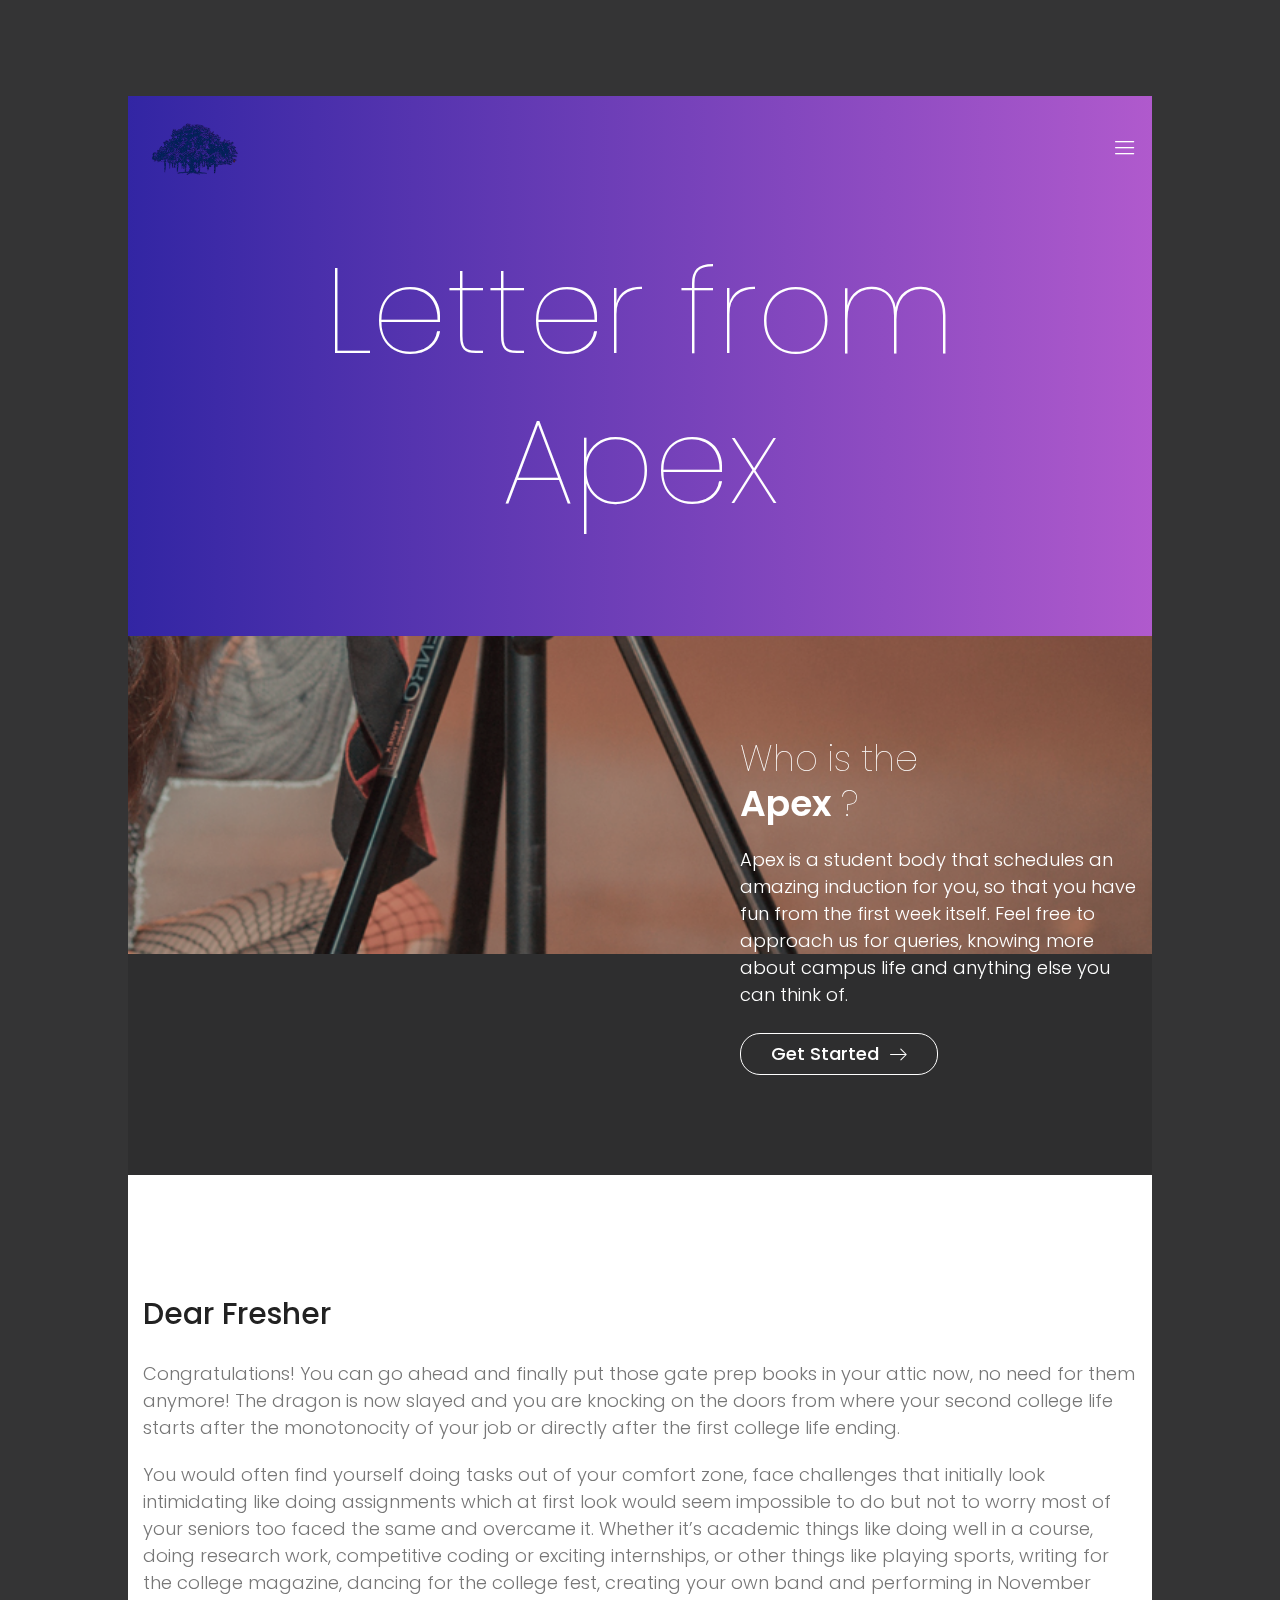
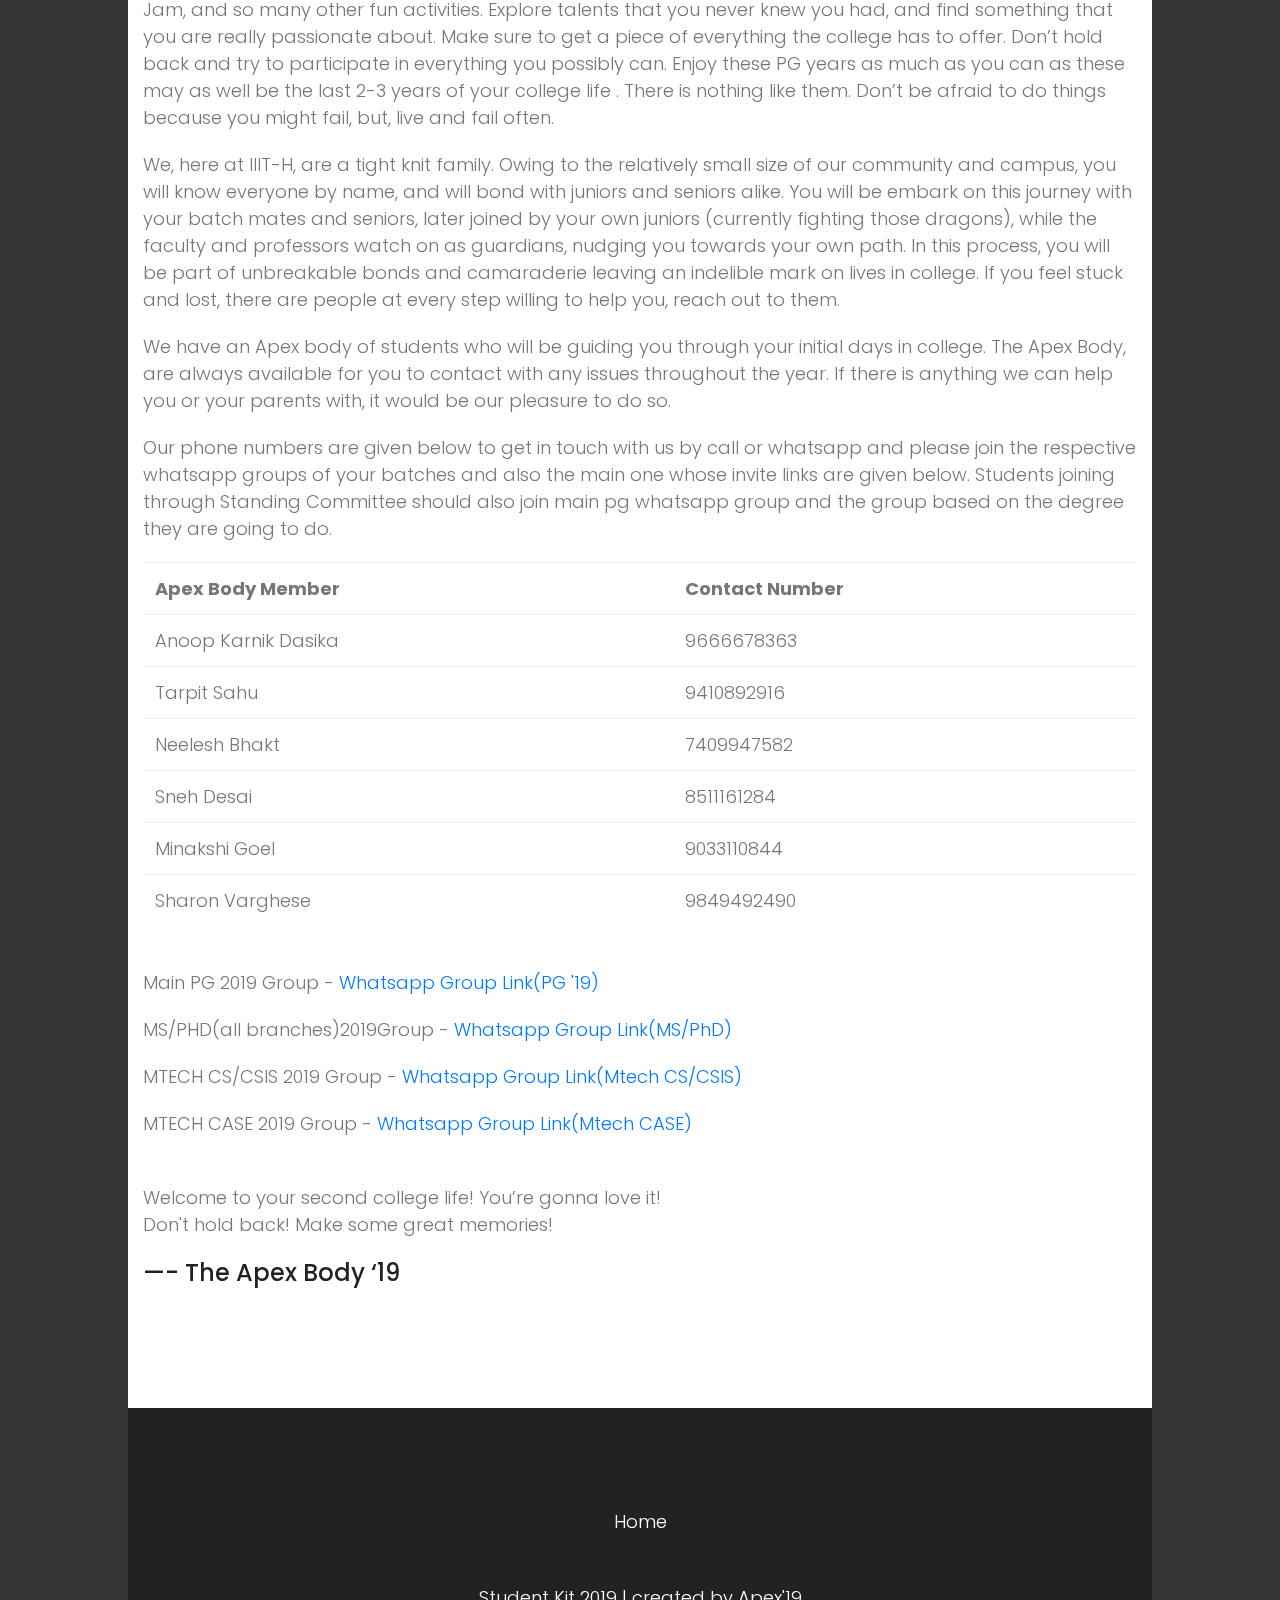
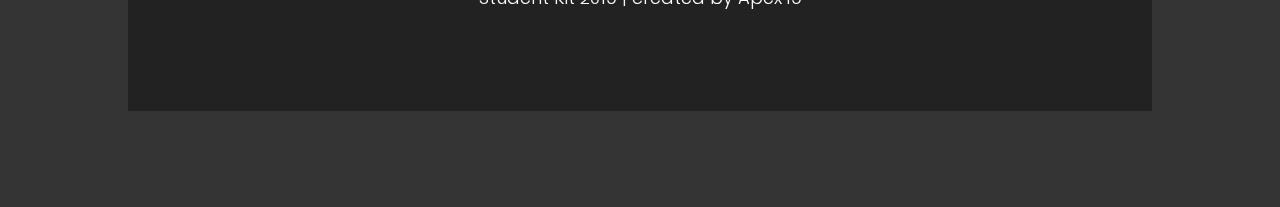
==== commit 6bc8db62: "added pg echoes, made changes in docs req, induction schedule" ====
--- a/apex_letter.html
+++ b/apex_letter.html
@@ -97,17 +97,16 @@
 								<!-- <img src="img/a.jpg" alt="" class="img-fluid float-left mr-20 mb-20"> -->
                                 <h2>Dear Fresher</h2>
                                 <br>
-                                <p>As a fresher, the greatest fear for most was to walk out of the dear home with familiar faces and walk into a large hall with an unknown visage, as nervous and frightened as you and honestly have no idea what to do next. And that, my friend, is where the magic happens.</p>
-                            
-                                <p>So, congratulations! You can go and ahead finally put those prep books in your attic now, no need for them anymore! (Well at least not in first year) The fire-breathing dragon that had descended in the form of endless entrance exams, sleepless nights trying to figure out that “last” question, comparisons with the “sharmaji ka beta”  and aunties who inquire about your “well-being” all are going to become a distant past. The dragon is now slayed and you are knocking on the doors from where college life starts.</p>
-                            
-                                <p>The image of clean uniforms, plaited hair and spotless polished black shoes will very soon seem like a distant memory. Once in college, the sheltered lifestyle of schooling will become nearly obsolete, giving way to a courageous, ambitious and conscious individual. Yes, that will be you. This introspection, the consciousness and the courage will not come easy, mind you! It will be gruelling and challenging, as you will be striving to be better than yourself, everyday.  That's not a scary thing though. That's what college is meant for.</p>
-                            
-                                <p>You would often find yourself doing tasks out of your comfort zone, face challenges that initially look intimidating. Whether it’s academic things like doing well in a course, doing research work, competitive coding or exciting internships, or other things like playing sports, writing for the college magazine, dancing for the college fest, creating your own band and performing in November Jam, and so many other fun activities. Explore talents that you never knew you had, and find something that you are really passionate about. Make sure to get a piece of everything the college has to offer. Don’t hold back and try to participate in everything you possibly can. Enjoy these years as much as you can. There is nothing like them.  Don’t be afraid to do things because you might fail,  but, live and fail often.</p>
+                                <p>Congratulations! You can go ahead and finally put those gate prep books in your attic now, no need for them anymore! The dragon is now slayed and you are knocking on the doors from where your second college life starts after the monotonocity of your job or directly after the first college life ending.</p>
+                            
+                                <p>You would often find yourself doing tasks out of your comfort zone, face challenges that initially look intimidating like doing assignments which at first look would seem impossible to do but not to worry most of your seniors too faced the same and overcame it. Whether it’s academic things like doing well in a course, doing research work, competitive coding or exciting internships, or other things like playing sports, writing for the college magazine, dancing for the college fest, creating your own band and performing in November Jam, and so many other fun activities. Explore talents that you never knew you had, and find something that you are really passionate about. Make sure to get a piece of everything the college has to offer. Don’t hold back and try to participate in everything you possibly can. Enjoy these PG years as much as you can as these may as well be the last 2-3 years of your college life . There is nothing like them. Don’t be afraid to do things because you might fail, but, live and fail often.</p>
                             
                                 <p>We, here at IIIT-H, are a tight knit family. Owing to the relatively small size of our community and campus, you will know everyone by name, and will bond with juniors and seniors alike. You will be embark on this journey with your batch mates and seniors, later joined by your own juniors (currently fighting those dragons), while the faculty and professors watch on as guardians, nudging you towards your own path. In this process, you will be part of unbreakable bonds and camaraderie leaving an indelible mark on lives in college. If you feel stuck and lost, there are people at every step willing to help you, reach out to them.</p>
                             
-                                <p>We know that you will have many questions, concerns or problems. The institute has constituted a mentoring system, which enables student mentors to assist the freshmen in overcoming any hurdles that they might be experiencing. We have an Apex body of students who, in conjunction with their Faculty guides, will be coordinating with your direct student mentors. Your mentors and us, the Apex Body, are always available for you to contact with any issues throughout the year. If there is anything we can help you or your parents with, it would be our pleasure to do so. Our phone numbers are given below to get in touch with us at any point of time.</p>
+                                <p>We have an Apex body of students who will be guiding you through your initial days in college. The Apex Body, are always available for you to contact with any issues throughout the year. If there is anything we can help you or your parents with, it would be our pleasure to do so. </p>
+                            
+                                <p>Our phone numbers are given below to get in touch with us by call or whatsapp and please join the respective whatsapp groups of your batches and also the main one whose invite links are given below. Students joining through Standing Committee should also join main pg whatsapp group and the group based on the degree they are going to do. 
+								</p>
                             
                             
                                     <table class="table" id="apex">
@@ -116,66 +115,40 @@
                                         <th>Contact Number</th>
                                     </tr>
                                     <tr>
-                                        <td>Mugdha Abhyankar</td>
-                                        <td>7337466003</td>
-                                    </tr>
-                                    <tr>
-                                        <td>Sachin Chandani</td>
-                                        <td>9587712264</td>
-                                    </tr>
-                                    <tr>
-                                        <td>Soumya Taurani</td>
-                                        <td>8179548719</td>
-                                    </tr>
-                                    <tr>
-                                        <td>Swapnil Pakhare</td>
-                                        <td>9845454668</td>
-                                    </tr>
-                                    <tr>
-                                        <td>Utkarsh Mehrotra</td>
-                                        <td>9424320192</td>
-                                    </tr>
-                                    <tr>
-                                        <td>Vashist Madiraju</td>
-                                        <td>9424320192</td>
-                                    </tr>
-                                    <tr>
-                                        <td>Yahnit Sirineni</td>
-                                        <td>8919159928</td>
-                                    </tr>
-                                    <tr>
-                                        <td>Devesh Vijaywargiya</td>
-                                        <td>9575465648</td>
-                                    </tr>
-                                    <tr>
-                                        <td>Himanshu Maheshwari</td>
-                                        <td>9460659027</td>
-                                    </tr>
-                                    <tr>
-                                        <td>Meghana Bommadi</td>
-                                        <td>8247579405</td>
-                                    </tr>
-                                    <tr>
-                                        <td>Priyank Modi</td>
-                                        <td>8328145692</td>
-                                    </tr>
-                                    <tr>
-                                        <td>Eesha Dutta</td>
-                                        <td>9552051066</td>
-                                    </tr>
-                                    <tr>
-                                        <td>Abhishek Reddy</td>
-                                        <td>7680926749</td>
-                                    </tr>
-                                    <tr>
-                                        <td>Raviteja Vinjam</td>
-                                        <td>9866420088</td>
-                                    </tr>
-                            
+                                        <td>Anoop Karnik Dasika</td>
+                                        <td>9666678363</td>
+                                    </tr>
+                                    <tr>
+                                        <td>Tarpit Sahu</td>
+                                        <td>9410892916</td>
+                                    </tr>
+                                    <tr>
+                                        <td>Neelesh Bhakt</td>
+                                        <td>7409947582</td>
+                                    </tr>
+                                    <tr>
+                                        <td>Sneh Desai</td>
+                                        <td>8511161284</td>
+                                    </tr>
+                                    <tr>
+                                        <td>Minakshi Goel</td>
+                                        <td>9033110844</td>
+                                    </tr>
+                                    <tr>
+                                        <td>Sharon Varghese</td>
+                                        <td>9849492490</td>
+                                    </tr>
+                                  
                                         </table>
-                            
-                                    <p>Welcome to college life! You’re gonna love it!<br>
-                                     Don't hold back! Make your own memories!<br>
+									<br>
+									<p>Main PG 2019 Group - <a href = "https://chat.whatsapp.com/GTfE7zkntgN3ymbQOBs3Q7">Whatsapp Group Link(PG '19)</a></p>
+									<p>MS/PHD(all branches)2019Group - <a href = "https://chat.whatsapp.com/KyUEjT7NB0v05Z7ZJ8rsDx">Whatsapp Group Link(MS/PhD)</a></p>
+									<p>MTECH CS/CSIS 2019 Group - <a href = "https://chat.whatsapp.com/LfrdfwhdZBM2CCiGPDLk4l">Whatsapp Group Link(Mtech CS/CSIS)</a></p>
+									<p>MTECH CASE 2019 Group - <a href = "https://chat.whatsapp.com/IFAYNs2cVeP9zU5SAXcqdE">Whatsapp Group Link(Mtech CASE)</a></p>
+									<br>
+									
+                                    <p>Welcome to your second college life! You’re gonna love it!<br>
+                                     Don't hold back! Make some great memories!<br>
                                     <h3> —- The Apex Body ‘19</h3>
                             
                             </div>
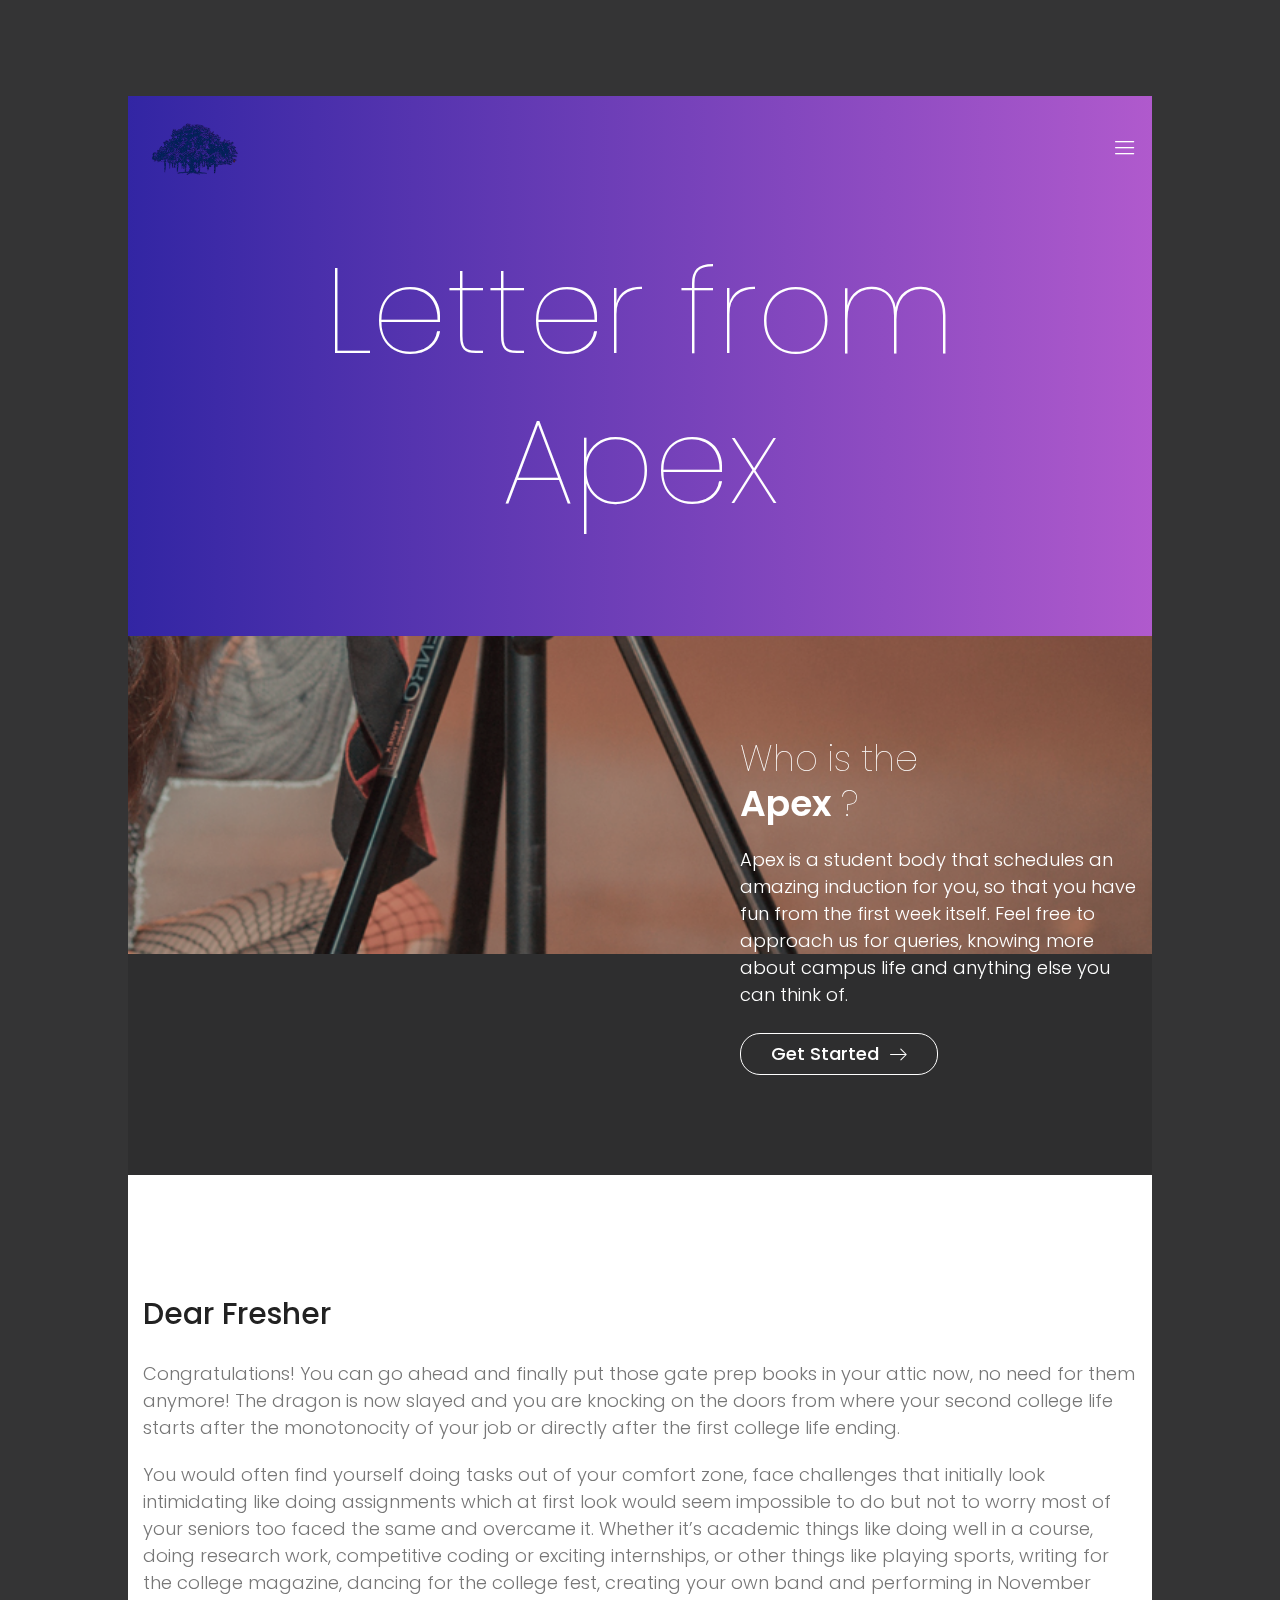
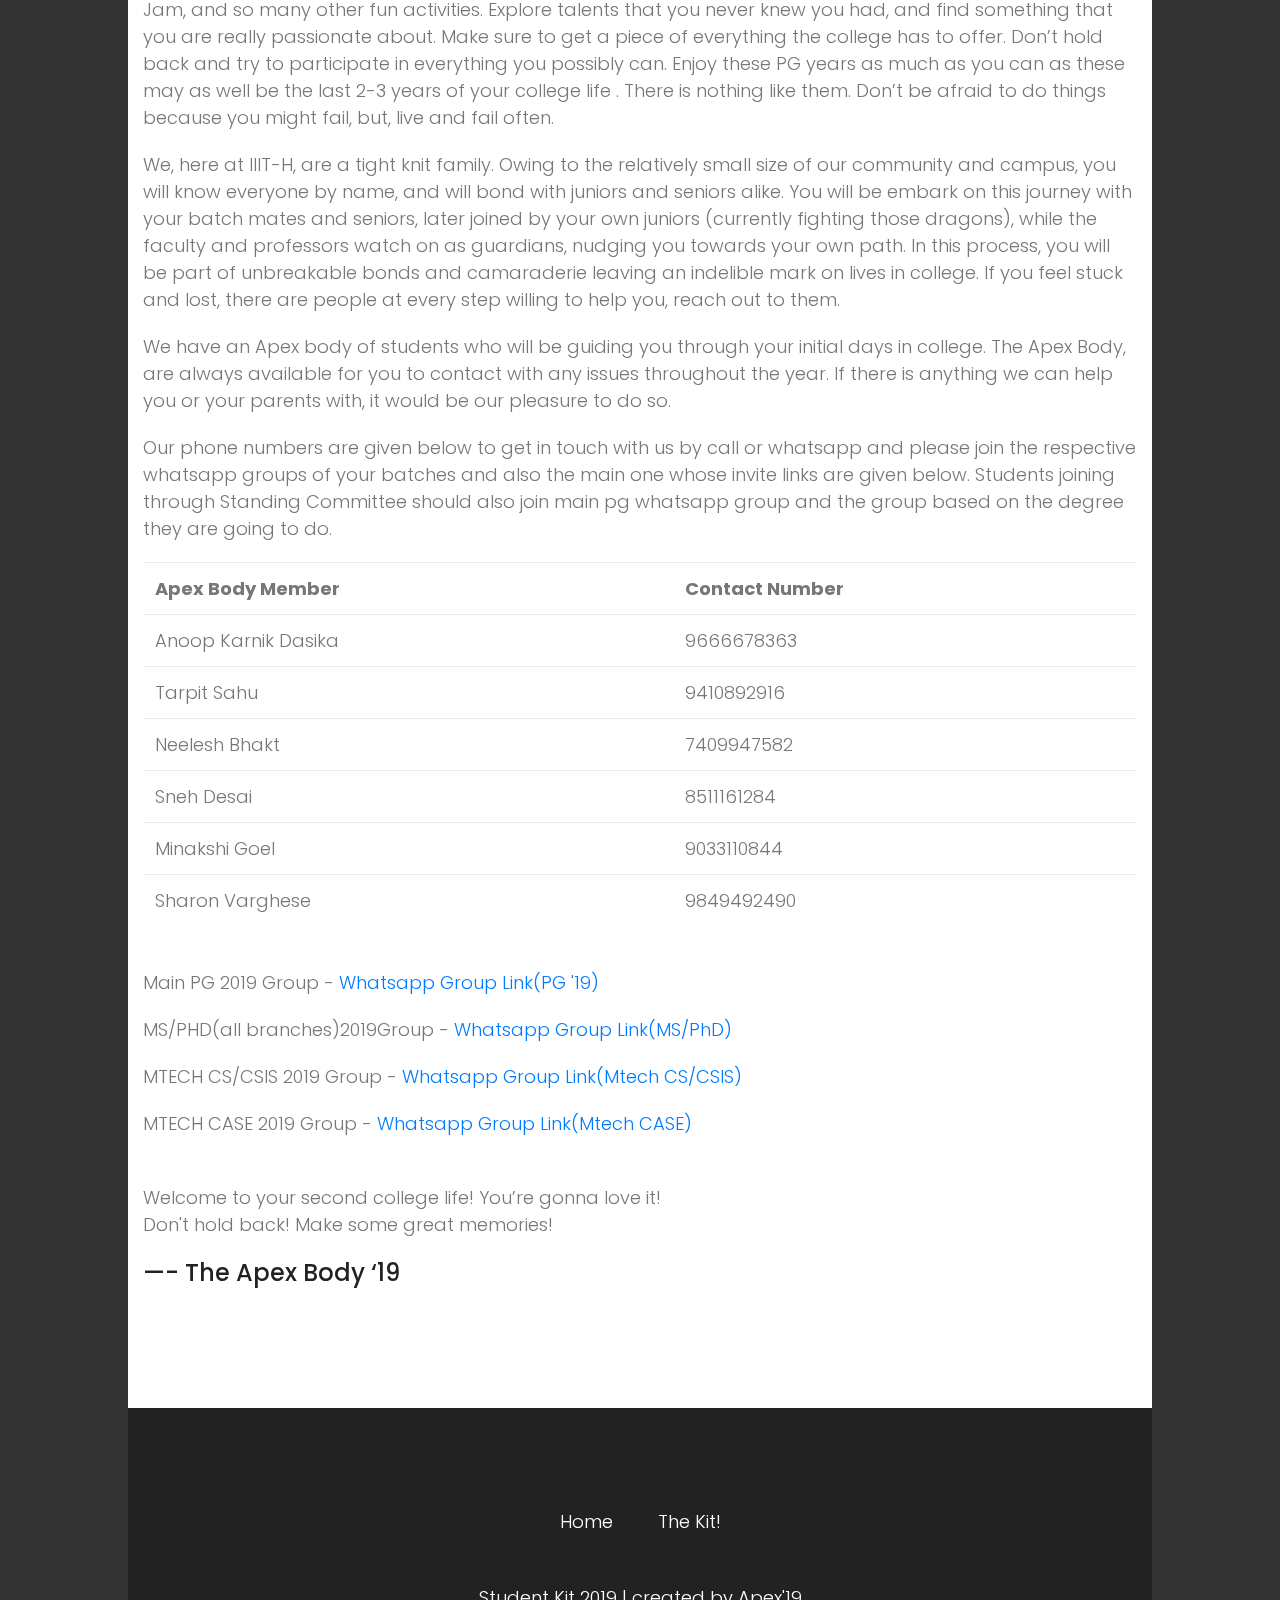
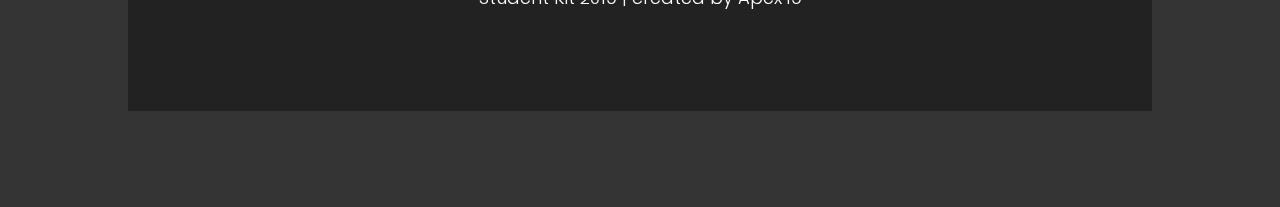
==== commit 8433a3b3: "added kit link in footer" ====
--- a/apex_letter.html
+++ b/apex_letter.html
@@ -43,6 +43,8 @@
 								<div class="main-menubar d-flex align-items-center">
 									<nav class="hide">
 										<a href="index.html">Home</a>
+										<a href="index.html#shift">THE KIT!</a>
+
 									</nav>
 									<div class="menu-bar"><span class="lnr lnr-menu"></span></div>
 								</div>
@@ -166,6 +168,8 @@
 					<div class="footer-content d-flex flex-column align-items-center">
 						<div class="footer-menu">
 							<a href="index.html">Home</a>
+							<a href="index.html#shift">The Kit!</a>
+
 						</div>
 						<!-- Link back to Colorlib can't be removed. Template is licensed under CC BY 3.0. -->
 						<div class="copy-right-text">Student Kit 2019 | created by Apex'19</div>
